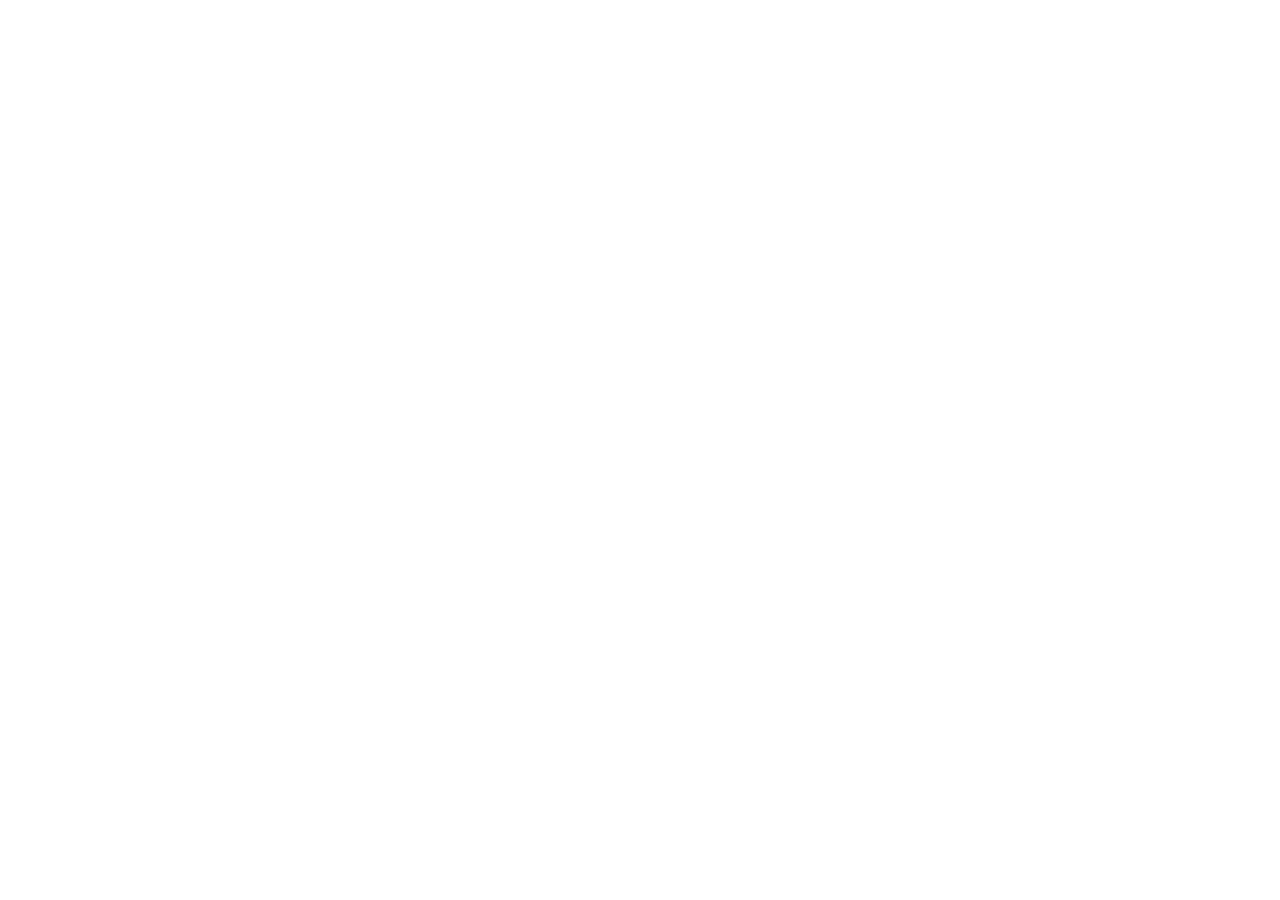
==== index.html @ af75d5c1 "Init : création du dépôt, arborescence des fichiers et structure HTML de base" ====
<!DOCTYPE html>
<html lang="en">
<head>
    <meta charset="UTF-8">
    <meta name="viewport" content="width=device-width, initial-scale=1.0">
    <title>AfriTalent - Plateforme Freelance Tech en Afrique</title>

    
    <link href="https://cdn.jsdelivr.net/npm/bootstrap@5.3.8/dist/css/bootstrap.min.css" rel="stylesheet" integrity="sha384-sRIl4kxILFvY47J16cr9ZwB07vP4J8+LH7qKQnuqkuIAvNWLzeN8tE5YBujZqJLB" crossorigin="anonymous">
    
    
    <link rel="stylesheet" type="text/css" href="css/style.css">
</head>

<body>


    <script src="js/main.js"></script>
    <script src="https://cdn.jsdelivr.net/npm/bootstrap@5.3.8/dist/js/bootstrap.bundle.min.js" integrity="sha384-FKyoEForCGlyvwx9Hj09JcYn3nv7wiPVlz7YYwJrWVcXK/BmnVDxM+D2scQbITxI" crossorigin="anonymous"></script>
</body>
</html>
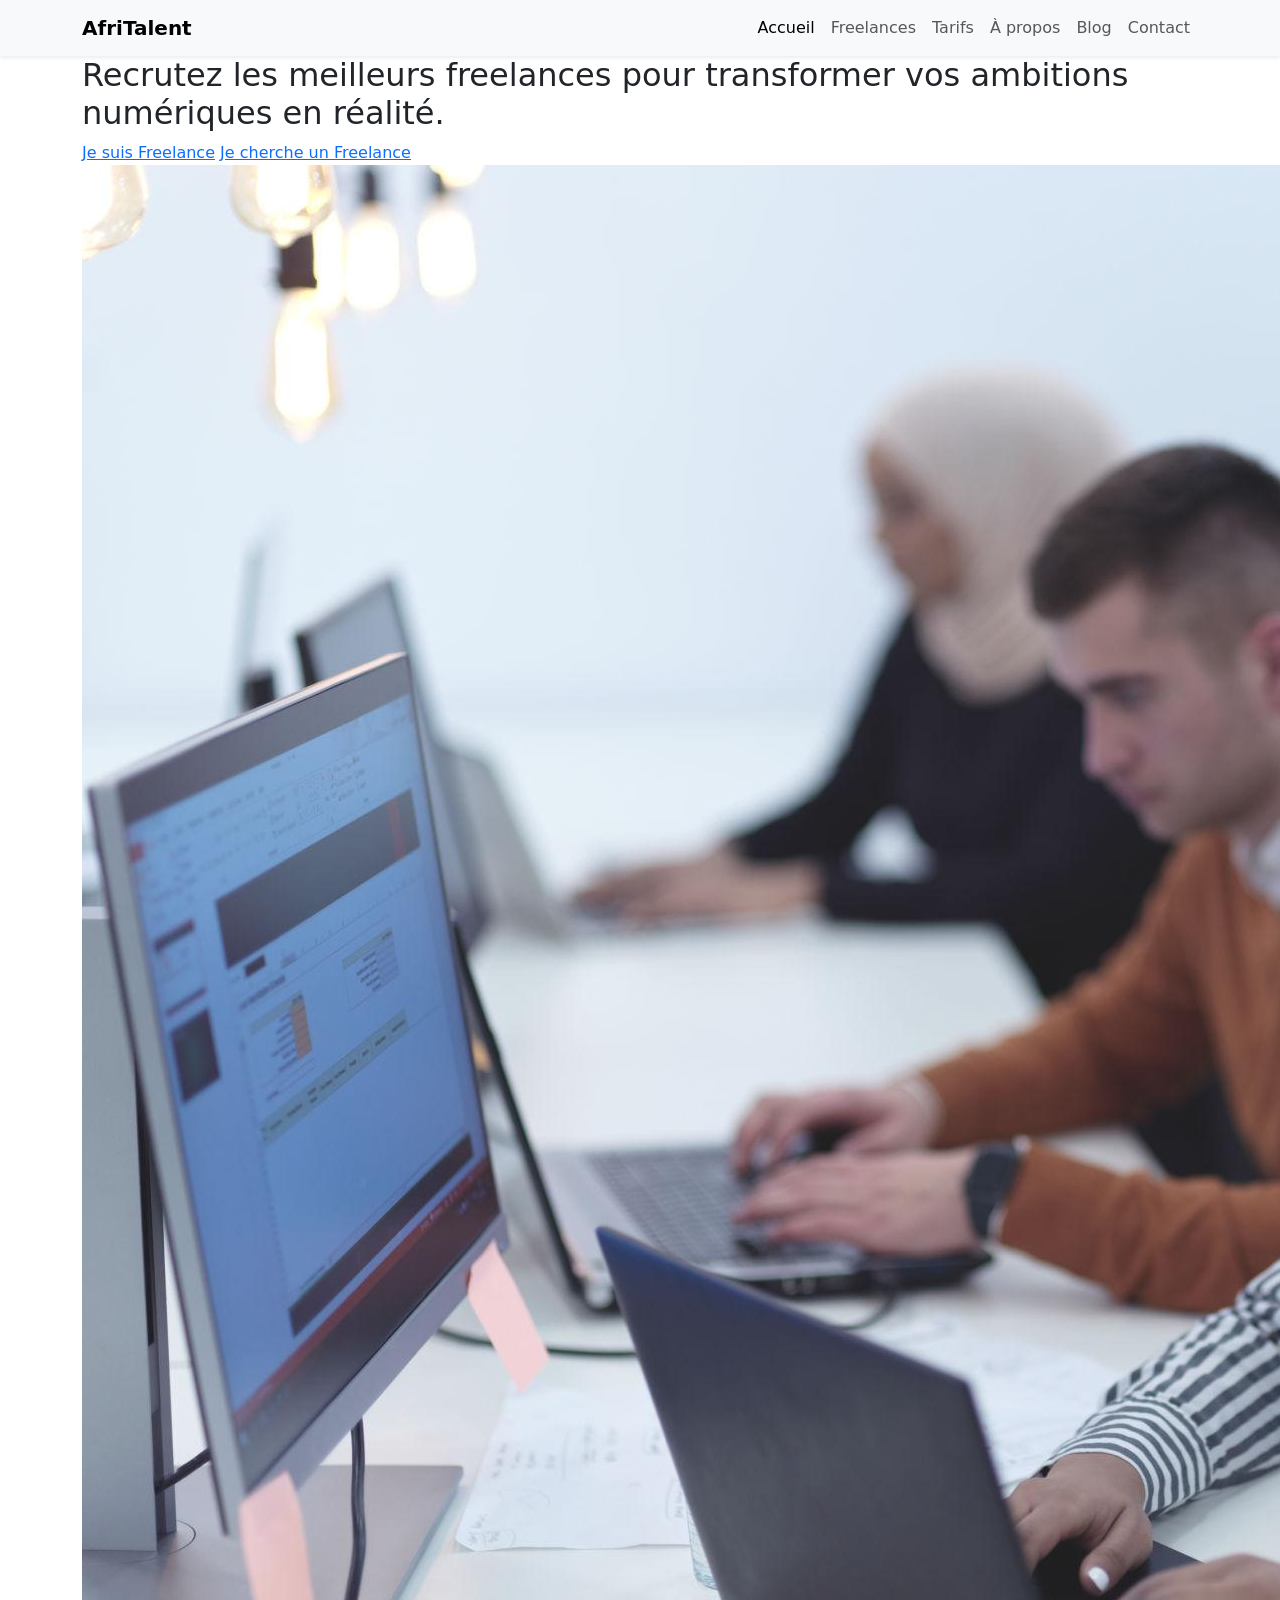
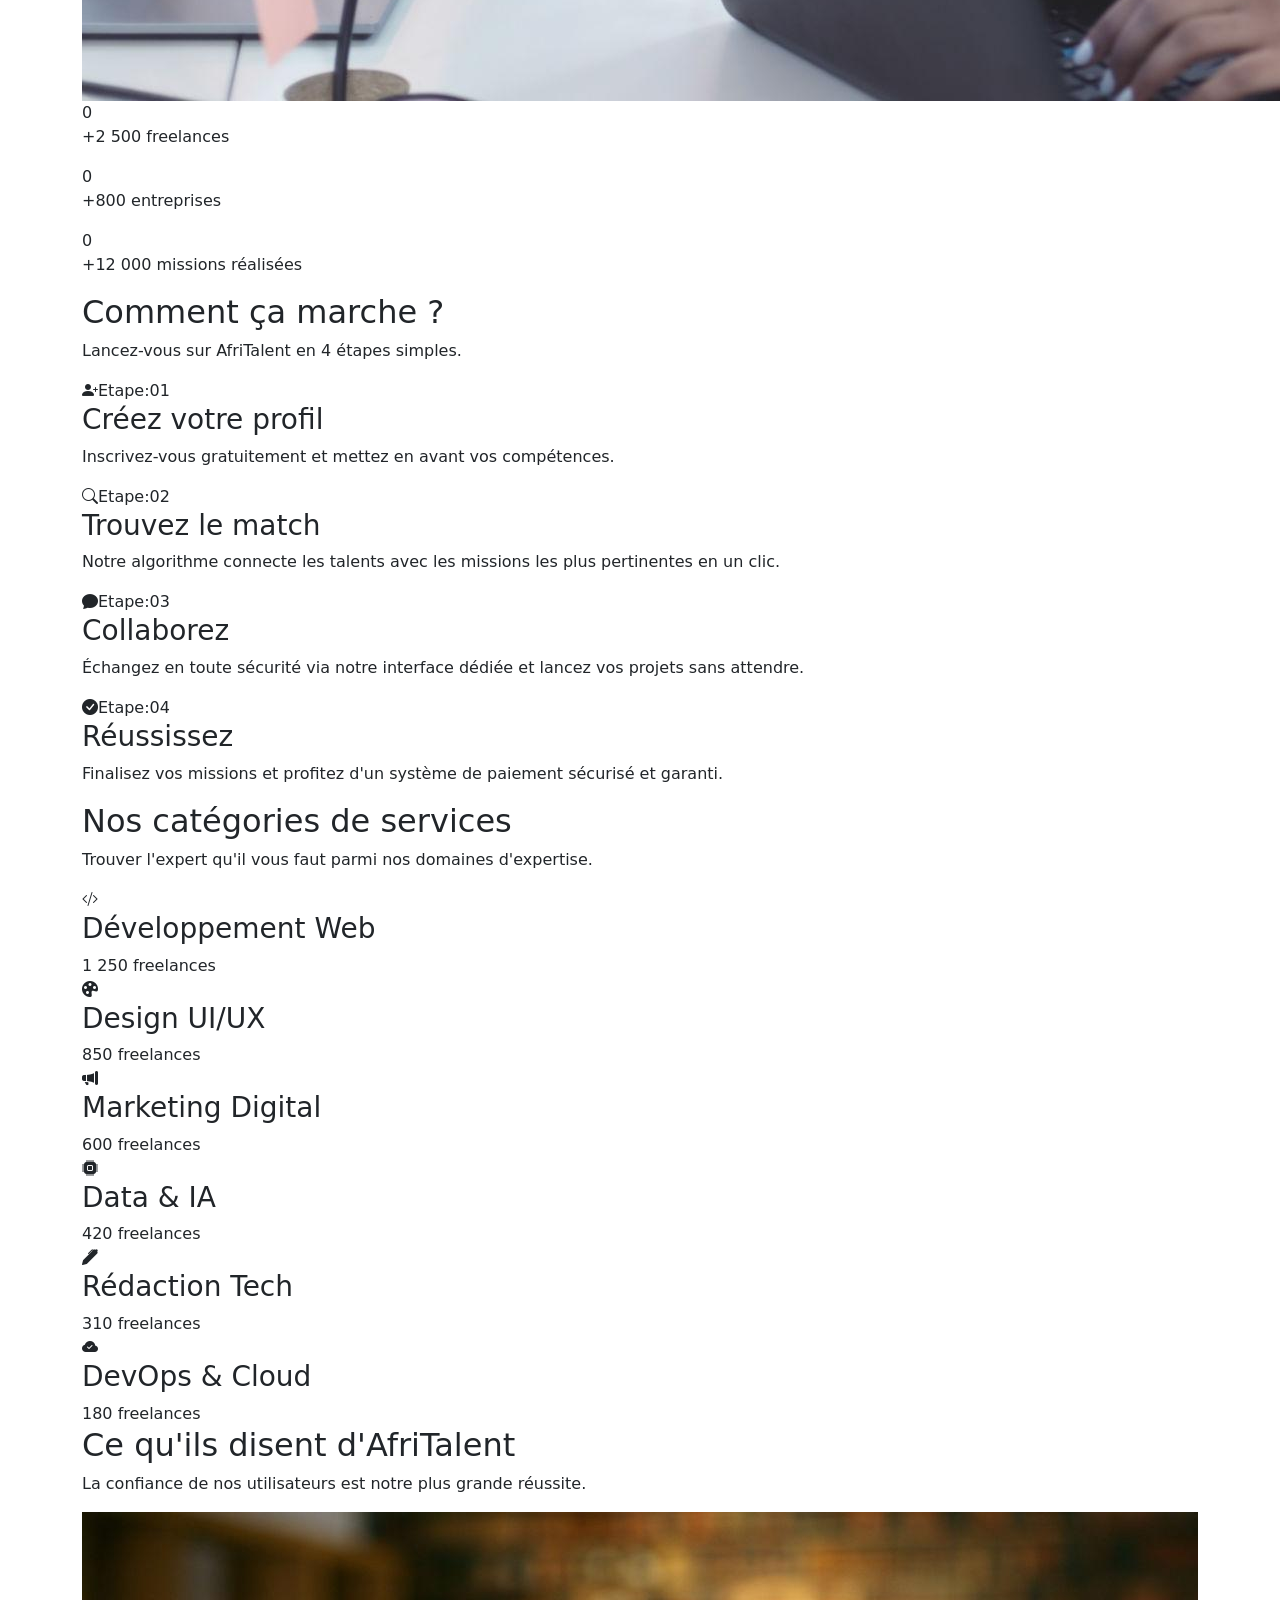
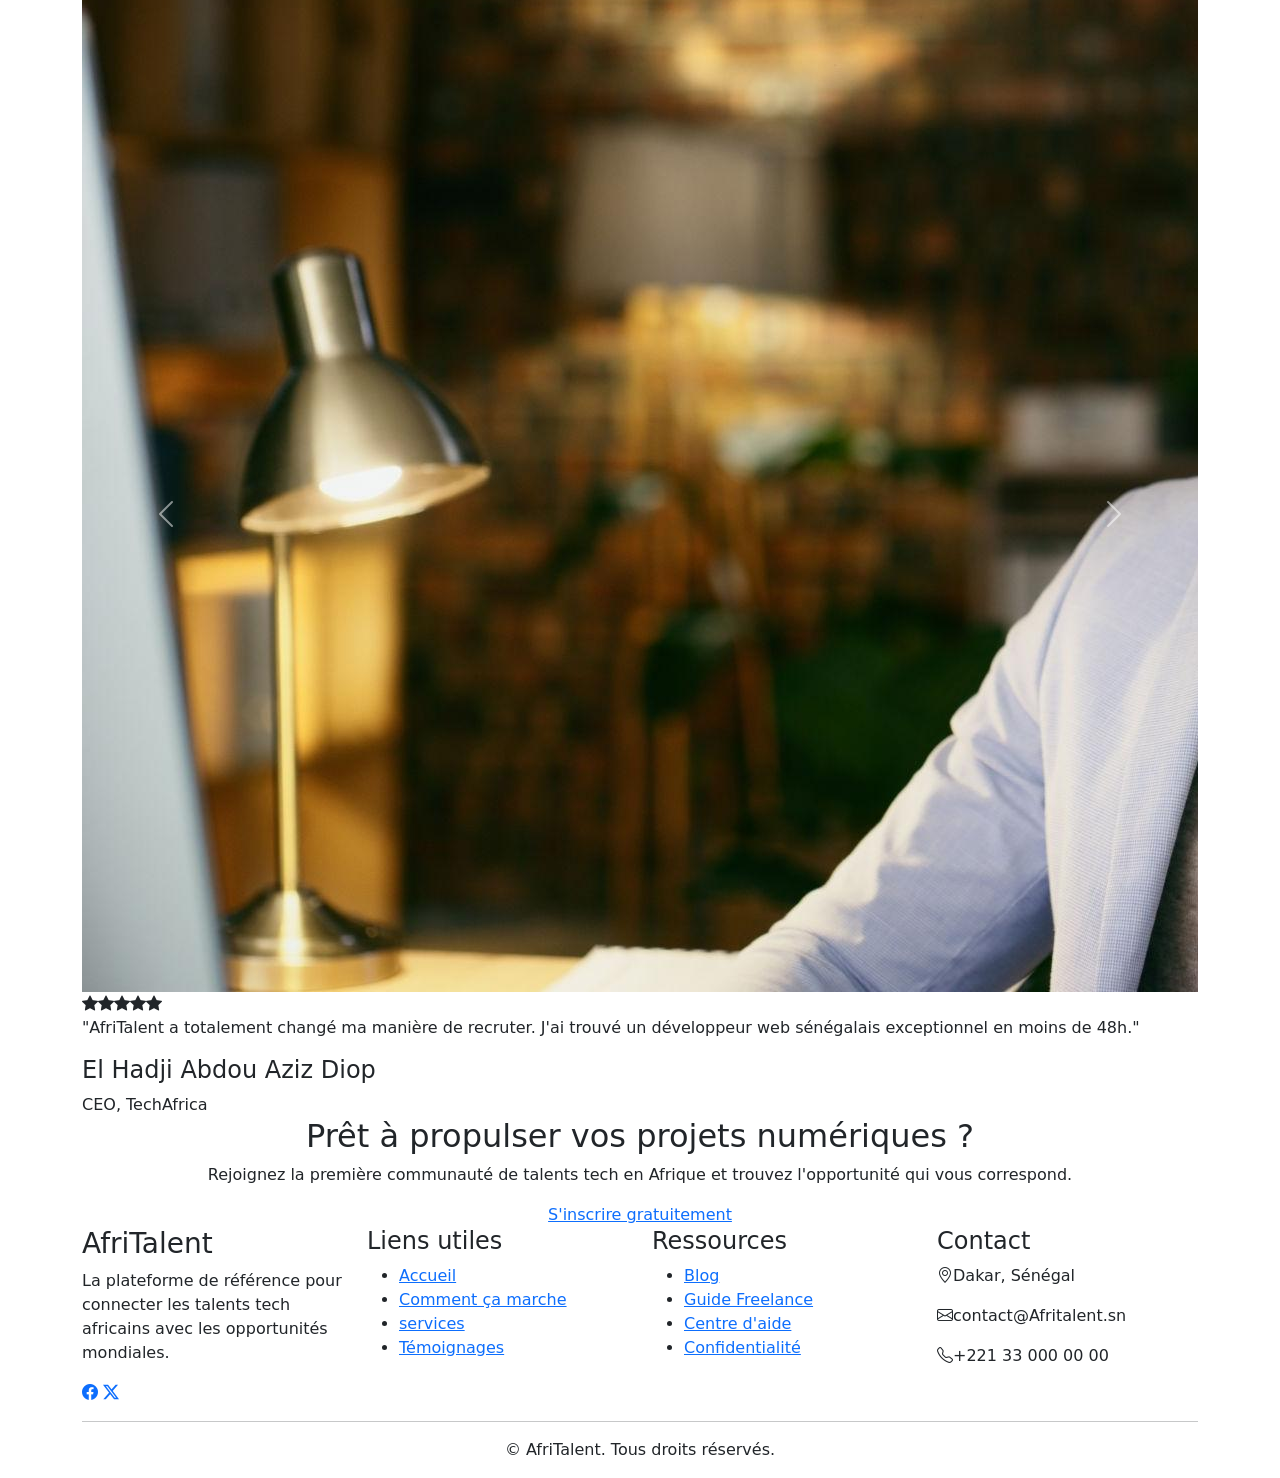
==== commit c970300d: "Commit 2: Structure HTML complete et images" ====
--- a/index.html
+++ b/index.html
@@ -1,10 +1,11 @@
 <!DOCTYPE html>
-<html lang="en">
+<html lang="fr">
 <head>
     <meta charset="UTF-8">
     <meta name="viewport" content="width=device-width, initial-scale=1.0">
     <title>AfriTalent - Plateforme Freelance Tech en Afrique</title>
 
+    <link rel="stylesheet" href="https://cdn.jsdelivr.net/npm/bootstrap-icons@1.11.0/font/bootstrap-icons.css">
     
     <link href="https://cdn.jsdelivr.net/npm/bootstrap@5.3.8/dist/css/bootstrap.min.css" rel="stylesheet" integrity="sha384-sRIl4kxILFvY47J16cr9ZwB07vP4J8+LH7qKQnuqkuIAvNWLzeN8tE5YBujZqJLB" crossorigin="anonymous">
     
@@ -13,6 +14,278 @@
 </head>
 
 <body>
+    <header>
+        <nav class="navbar navbar-expand-lg bg-body-tertiary fixed-top shadow-sm">
+            <div class="container">
+                <a class="navbar-brand fw-bold" href="index.html">AfriTalent</a>
+                <button class="navbar-toggler" type="button" data-bs-toggle="collapse" data-bs-target="#navbar" aria-controls="navbar" aria-expanded="false" aria-label="Toggle navigation">
+                    <span class="navbar-toggler-icon"></span>
+                </button>
+                <div class="collapse navbar-collapse" id="navbar">
+                    <ul class="navbar-nav ms-auto mb-2 mb-lg-0">
+                       <li class="nav-item"><a class="nav-link active" aria-current="page" href="index.html">Accueil</a></li>
+                       <li class="nav-item"><a class="nav-link" href="freelances.html">Freelances</a></li>
+                       <li class="nav-item"><a class="nav-link" href="tarifs.html">Tarifs</a></li>
+                       <li class="nav-item"><a class="nav-link" href="about.html">À propos</a></li>
+                       <li class="nav-item"><a class="nav-link" href="blog.html">Blog</a></li>
+                       <li class="nav-item"><a class="nav-link" href="contact.html">Contact</a></li>
+                
+
+                    </ul>
+                </div>
+            </div>
+
+        </nav>
+    </header>
+    <main>
+        <section class="hero-section">
+            <div class="container">
+                <div class="hero-layout">
+                    <div class="hero-content">
+                        <h1>Propulsez vos projets avec <span>AfriTalent</span></h1>
+                        <h2>Recrutez les meilleurs freelances pour transformer vos ambitions numériques en réalité.</h2>
+                        <div class="hero-cta">
+                            <a href="contact.html" class="freelance-cta"> Je suis Freelance</a>
+                            <a href="freelances.html" class="client-cta">Je cherche un Freelance</a>
+                        </div>
+                    </div>
+                    <div class="hero-image">
+                        <img src="images/hero.jpg" alt="image illustrant">
+                    </div>
+                    
+                </div>
+                <div class="stat-hero">
+                        
+                        <div class="stat-item">
+                            <span class="counter" data-target="2500">0</span>
+                            <p>+2 500 freelances</p>
+                        </div>
+                        <div class="stat-item">
+                            <span class="counter" data-target="800">0</span>
+                            <p>+800 entreprises</p>
+                        </div>
+                        <div class="stat-item">
+                            <span class="counter" data-target="12000">0</span>
+                            <p>+12 000 missions réalisées</p>
+                        </div>
+                    </div>
+            </div>
+        </section>
+        <section id="function" class="function-section">
+            <div class="container">
+                <header class="header-section">
+                    <h2>Comment ça marche ?</h2>
+                    <p>Lancez-vous sur AfriTalent en 4 étapes simples.</p>
+                </header>
+                <div class="bento-grid">
+                    <div class="etape1">
+                        <i class="bi bi-person-plus-fill"></i><span class="etape numero">Etape:01</span>
+                        <h3>Créez votre profil</h3>
+                        <p>Inscrivez-vous gratuitement et mettez en avant vos compétences.</p>
+                    </div>
+                    <div class="etape2">
+                        <i class="bi bi-search"></i><span class="etape numero">Etape:02</span>
+                        <h3>Trouvez le match</h3>
+                        <p>Notre algorithme connecte les talents avec les missions les plus pertinentes en un clic.</p>
+                    </div>
+                    <div class="etape3">
+                        <i class="bi bi-chat-fill"></i><span class="etape numero">Etape:03</span>
+                        <h3>Collaborez</h3>
+                        <p>Échangez en toute sécurité via notre interface dédiée et lancez vos projets sans attendre.</p>
+                    </div>
+                    <div class="etape4">
+                        <i class="bi bi-check-circle-fill"></i><span class="etape numero">Etape:04</span>
+                        <h3>Réussissez</h3>
+                        <p>Finalisez vos missions et profitez d'un système de paiement sécurisé et garanti.</p>
+                    </div>
+                </div>
+            </div>
+
+        </section>
+        <section id="services" class="services-section">
+            <div class="container">
+                <header class="header-section">
+                    <h2>Nos catégories de services</h2>
+                    <p>Trouver l'expert qu'il vous faut parmi nos domaines d'expertise.</p>
+                </header>
+                <div class="services-grid">
+                    <div class="category-card">
+                        <div class="icon-box">
+                            <i class="bi bi-code-slash"></i>
+                        </div>
+                        <h3>Développement Web</h3>
+                        <span class="freelance-count">1 250 freelances</span>
+                    </div>
+                    <div class="category-card">
+                        <div class="icon-box">
+                            <i class="bi bi-palette-fill"></i>
+                        </div>
+                        <h3>Design UI/UX</h3>
+                        <span class="freelance-count">850 freelances</span>
+                    </div>
+                    <div class="category-card">
+                        <div class="icon-box">
+                            <i class="bi bi-megaphone-fill"></i>
+                        </div>
+                        <h3>Marketing Digital</h3>
+                        <span class="freelance-count">600 freelances</span>
+                    </div>
+                    <div class="category-card">
+                        <div class="icon-box">
+                            <i class="bi bi-cpu-fill"></i>
+                        </div>
+                        <h3>Data & IA</h3>
+                        <span class="freelance-count">420 freelances</span>
+                    </div>
+                    <div class="category-card">
+                        <div class="icon-box">
+                            <i class="bi bi-pen-fill"></i>
+                        </div>
+                        <h3>Rédaction Tech</h3>
+                        <span class="freelance-count">310 freelances</span>
+                    </div>
+                    <div class="category-card">
+                        <div class="icon-box">
+                            <i class="bi bi-cloud-check-fill"></i>
+                        </div>
+                        <h3>DevOps & Cloud</h3>
+                        <span class="freelance-count">180 freelances</span>
+                    </div>
+                </div>
+            </div>
+
+        </section>
+        <section id="testimonials" class="testimonials-section">
+            <div class="container">
+                <header>
+                    <h2>Ce qu'ils disent d'AfriTalent</h2>
+                    <p>La confiance de nos utilisateurs est notre plus grande réussite.</p>
+                </header>
+
+                <div id="testimonialCarousel" class="carousel slide" data-bs-ride="carousel">
+
+                    <div class="carousel-indicators">
+                        <button type="button" data-bs-target="#testimonialCarousel" data-bs-slide-to="0" class="active"></button>
+                        <button type="button" data-bs-target="#testimonialCarousel" data-bs-slide-to="1"></button>
+                        <button type="button" data-bs-target="#testimonialCarousel" data-bs-slide-to="2"></button>
+                    </div>
+
+                    <div class="carousel-inner">
+                        <div class="carousel-item active">
+                            <div class="testimonial-card">
+                                <img src="images/Azizdiop.jpg" alt="Client 1" class="testimonial-img">
+                                <div class="stars">
+                                    <i class="bi bi-star-fill"></i><i class="bi bi-star-fill"></i><i class="bi bi-star-fill"></i><i class="bi bi-star-fill"></i><i class="bi bi-star-fill"></i>
+                                </div>
+                                <blockquote class="testimonial-text">
+                                    "AfriTalent a totalement changé ma manière de recruter. J'ai trouvé un développeur web sénégalais exceptionnel en moins de 48h."
+                                </blockquote>
+                                <h4 class="testimonial-name">El Hadji Abdou Aziz Diop</h4>
+                                <span class="testimonial-role">CEO, TechAfrica</span>
+                            </div>
+                        </div>
+
+                        <div class="carousel-item">
+                            <div class="testimonial-card">
+                                <img src="images/Amymbaye.jpg" alt="Freelance 1" class="testimonial-img">
+                                <div class="stars">
+                                    <i class="bi bi-star-fill"></i><i class="bi bi-star-fill"></i><i class="bi bi-star-fill"></i><i class="bi bi-star-fill"></i><i class="bi bi-star-half"></i>
+                                </div>
+                                <blockquote class="testimonial-text">
+                                    "En tant que designer UI/UX, j'ai pu collaborer sur des projets internationaux tout en restant à Dakar. Une plateforme sécurisée et fiable."
+                                </blockquote>
+                                <h4 class="testimonial-name">Amy Mbaye</h4>
+                                <span class="testimonial-role">Freelance designer</span>
+                            </div>
+                        </div>
+                        <div class="carousel-item">
+                            <div class="testimonial-card">
+                                <img src="images/SToure.jpg" alt="Client 2" class="testimonial-img">
+                                <div class="stars">
+                                    <i class="bi bi-star-fill"></i><i class="bi bi-star-fill"></i><i class="bi bi-star-fill"></i><i class="bi bi-star-fill"></i><i class="bi bi-star-fill"></i>
+                                </div>
+                                <blockquote class="testimonial-text">
+                                    "Le système de paiement sécurisé me rassure énormément. Je recommande AfriTalent pour tout projet numérique sérieux."
+                                </blockquote>
+                                <h4 class="testimonial-name">Souleymane Toure</h4>
+                                <span class="testimonial-role">Directeur Produit</span>
+                            </div>
+                        </div>
+                    </div>
+
+                    <button class="carousel-control-prev" type="button" data-bs-target="#testimonialCarousel" data-bs-slide="prev">
+                        <span class="carousel-control-prev-icon"></span>
+                    </button>
+
+                    <button class="carousel-control-next" type="button" data-bs-target="#testimonialCarousel" data-bs-slide="next">
+                        <span class="carousel-control-next-icon"></span>
+                    </button>
+                
+                </div>
+            </div>
+        </section>
+
+        <section id="cta" class="cta-section">
+            <div class="container text-center">
+                <div class="cta-content">
+                    <h2>Prêt à propulser vos projets numériques ?</h2>
+                    <p>Rejoignez la première communauté de talents tech en Afrique et trouvez l'opportunité qui vous correspond.</p>
+
+                    <div class="cta-button">
+                        <a href="#inscription" class="btn-cta">S'inscrire gratuitement</a>
+                    </div>
+                </div>
+            </div>
+        </section>
+
+        <footer class="footer-section">
+            <div class="container">
+                <div class="row">
+                    <div class="col-md-3">
+                        <div class="footer-brand">
+                            <h3>AfriTalent</h3>
+                            <p>La plateforme de référence pour connecter les talents tech africains avec les opportunités mondiales.</p>
+                        </div>
+                        <div class="social-icons">
+                            <a href="#"><i class="bi bi-facebook"></i></a>
+                            <a href="#"><i class="bi bi-twitter-x"></i></a>
+                            <a href="#"><i class="bi bi-Linkedin"></i></a>
+                        </div>
+                    </div>
+                    <div class="col-md-3">
+                        <h4>Liens utiles</h4>
+                        <ul class="footer-links">
+                            <li><a href="#">Accueil</a></li>
+                            <li><a href="#Function">Comment ça marche</a></li>
+                            <li><a href="#Services">services</a></li>
+                            <li><a href="#temoignages">Témoignages</a></li>
+                        </ul>
+                    </div>
+                    <div class="col-md-3">
+                        <h4>Ressources</h4>
+                        <ul class="footer-links">
+                            <li><a href="#">Blog</a></li>
+                            <li><a href="#">Guide Freelance</a></li>
+                            <li><a href="#">Centre d'aide</a></li>
+                            <li><a href="#">Confidentialité</a></li>
+                        </ul>
+                    </div>
+                    <div class="col-md-3">
+                        <h4>Contact</h4>
+                        <p><i class="bi bi-geo-alt"></i>Dakar, Sénégal</p>
+                        <p><i class="bi bi-envelope"></i>contact@Afritalent.sn</p>
+                        <p><i class="bi bi-telephone"></i>+221 33 000 00 00</p>
+                    </div>
+
+                </div>
+                <hr> <div class="footer-bottom text-center">
+                    <p>&copy; <span id="currentYear"></span> AfriTalent. Tous droits réservés.</p>
+                </div>
+            </div>
+        </footer>
+        
+    </main>
+
 
 
     <script src="js/main.js"></script>
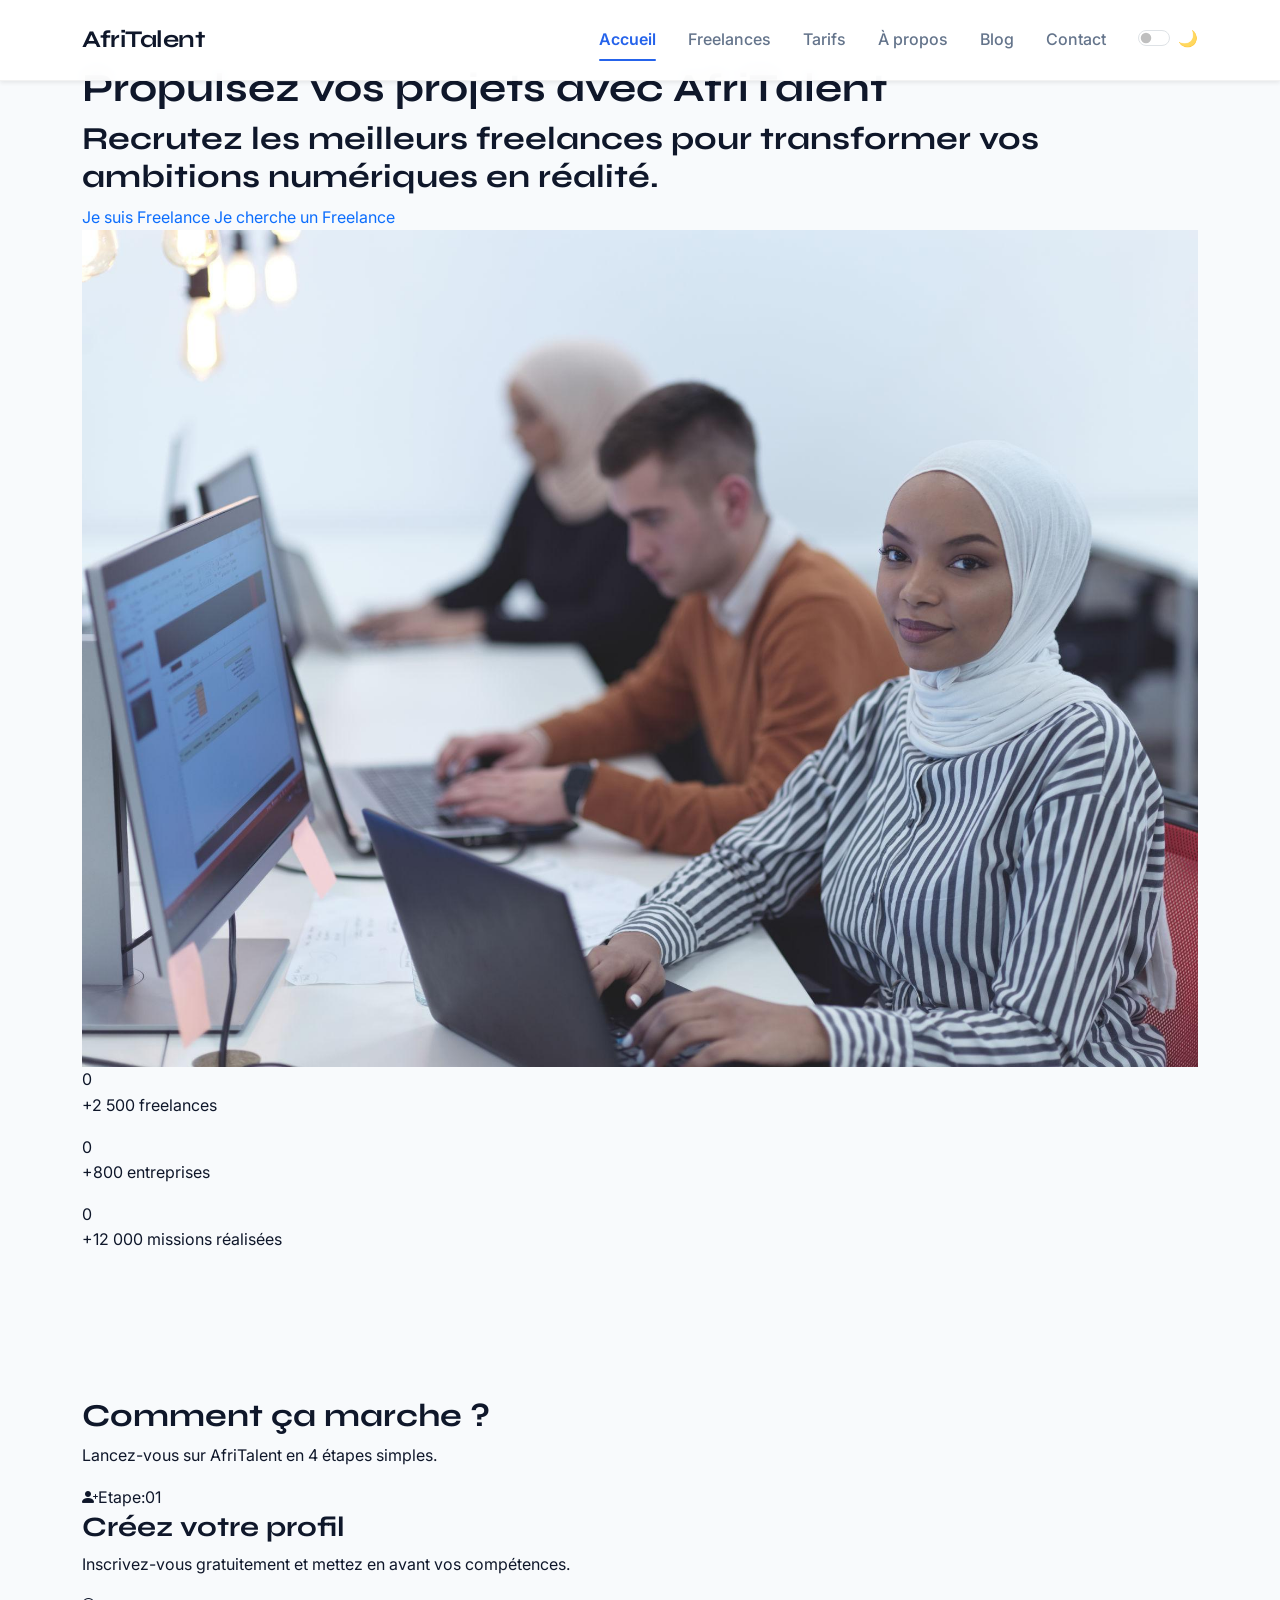
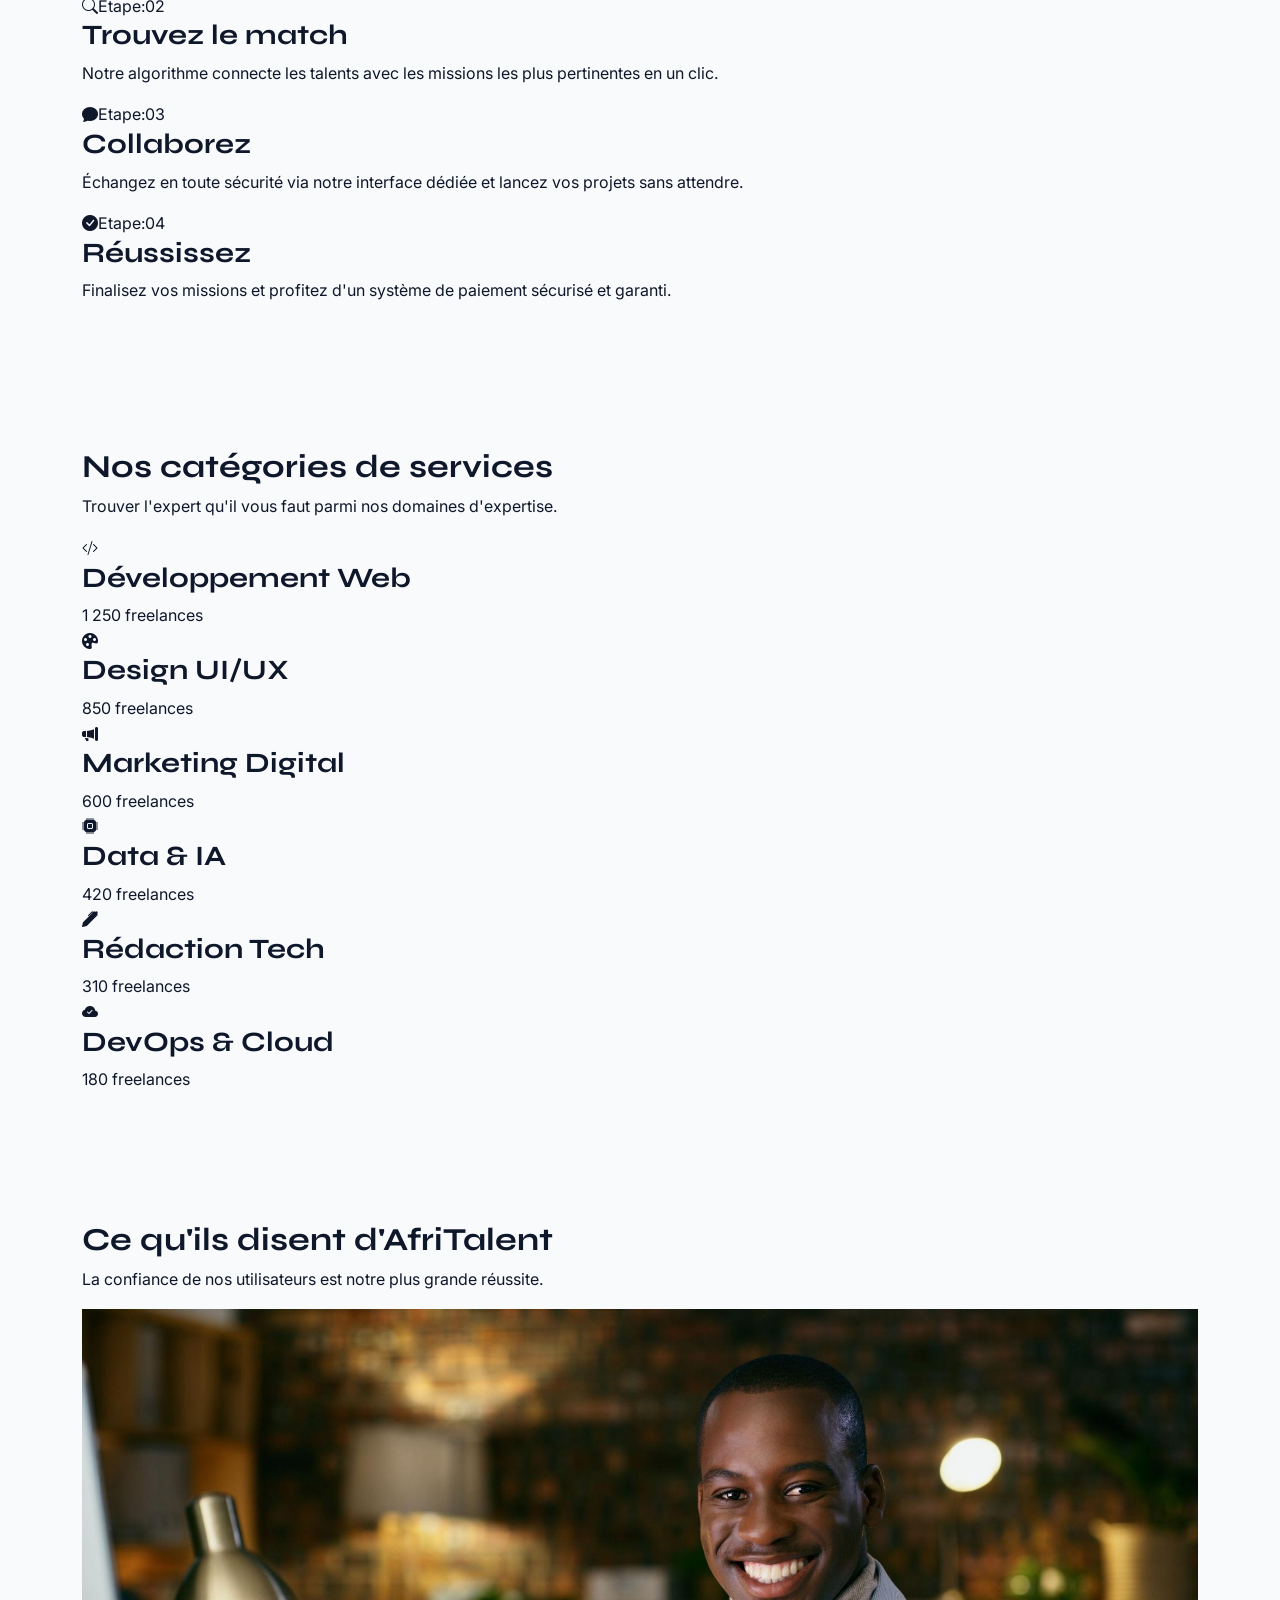
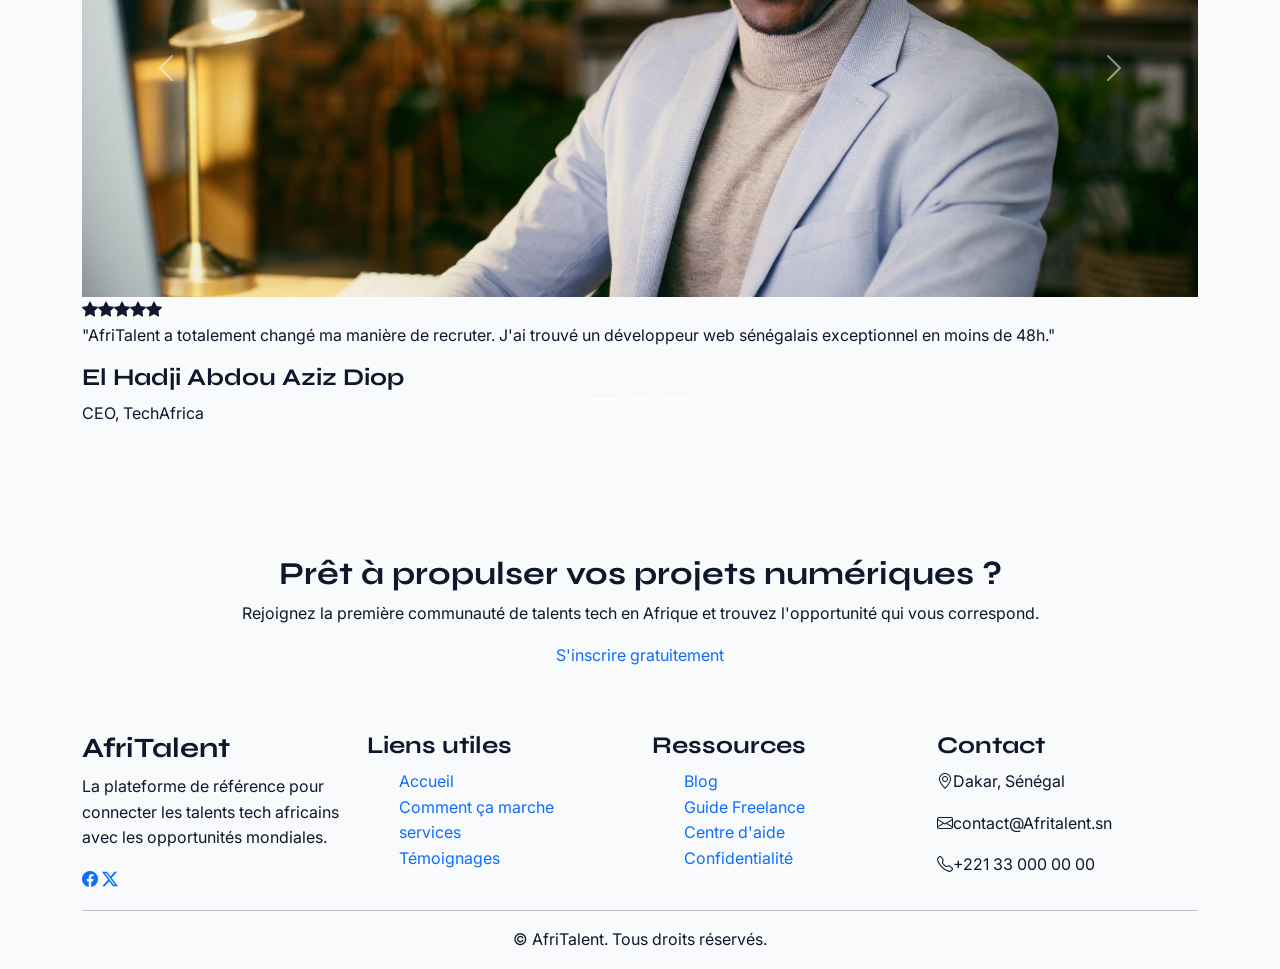
==== commit 69a5254f: "Commit 3:  CSS : variables, typographie, layout général et styles de base" ====
--- a/index.html
+++ b/index.html
@@ -32,6 +32,10 @@
                 
 
                     </ul>
+                    <div class="form-check form-switch ms-3">
+                        <input class="form-check-input" type="checkbox" id="theme-toggle">
+                        <label class="form-check-label text-muted" for="theme-toggle">🌙</label>
+                    </div>
                 </div>
             </div>
 
@@ -42,7 +46,7 @@
             <div class="container">
                 <div class="hero-layout">
                     <div class="hero-content">
-                        <h1>Propulsez vos projets avec <span>AfriTalent</span></h1>
+                        <h1>Propulsez vos projets avec AfriTalent</h1>
                         <h2>Recrutez les meilleurs freelances pour transformer vos ambitions numériques en réalité.</h2>
                         <div class="hero-cta">
                             <a href="contact.html" class="freelance-cta"> Je suis Freelance</a>
--- a/css/style.css
+++ b/css/style.css
@@ -0,0 +1,114 @@
+/* ==========================================================================
+   1. IMPORTATIONS & VARIABLES GLOBAL (Google Fonts & :root)
+   ========================================================================== */
+@import url('https://fonts.googleapis.com/css2?family=Inter:wght@400;500;600&family=Syne:wght@700;800&display=swap');
+
+:root {
+    /* Palette de couleurs (Cohérente & orientée Tech/Sécurité) */
+    --color-primary: #2563eb;       /* Bleu Tech principal */
+    --color-primary-dark: #1d4ed8;  /* Bleu foncé pour les survols (hover) */
+    --color-secondary: #0f172a;    /* Bleu nuit / Noir pour les titres et le mode sombre */
+    --color-accent: #dc2626;       /* Rouge Alerte/Sécurité (parfait pour tes clins d'œil !) */
+    --color-bg-light: #f8fafc;     /* Fond de page ultra-clair */
+    --color-muted: #64748b;        /* Gris pour les textes secondaires / descriptions */
+
+    /* Typographies (Exigence des 2 Google Fonts) */
+    --font-titles: 'Syne', sans-serif;
+    --font-body: 'Inter', sans-serif;
+
+    /* Espacements standardisés */
+    --space-xs: 0.5rem;   /* 8px */
+    --space-sm: 1rem;     /* 16px */
+    --space-md: 2rem;     /* 32px */
+    --space-lg: 4rem;     /* 64px */
+    
+    /* Transitions fluides pour les boutons et liens */
+    --transition-smooth: all 0.3s ease;
+}
+/* ==========================================================================
+   2. RESET CSS & STYLES DE BASE
+   ========================================================================== */
+*, *::before, *::after {
+    box-sizing: border-box;
+    margin: 0;
+    padding: 0;
+}
+
+body {
+    font-family: var(--font-body);
+    background-color: var(--color-bg-light);
+    color: var(--color-secondary);
+    line-height: 1.6;
+    overflow-x: hidden;   
+}
+img {
+        max-width: 100%;
+        display: block;
+    }
+    ul {
+        list-style: none;
+    }
+    section {
+        padding: var(--space-lg) 0;
+    }
+/* Application de la police des titres globalement */
+h1, h2, h3, h4, h5, h6, .display-4, .navbar-brand {
+    font-family: var(--font-titles);
+    color: var(--color-secondary);
+    font-weight: 700;
+}
+
+a {
+    text-decoration: none;
+    transition: var(--transition-smooth);
+}
+
+/* ==========================================================================
+   3. LAYOUT GÉNÉRAL : NAVBAR STYLISÉE
+   ========================================================================== */
+.navbar {
+    background-color: rgba(255, 255, 255, 0.95) !important;
+    backdrop-filter: blur(10px); /* Petit effet de flou moderne derrière la barre */
+    border-bottom: 1px solid rgba(0, 0, 0, 0.05);
+    padding: var(--space-sm) 0;
+}
+
+/* Le logo "AfriTalent" */
+.navbar-brand {
+    font-size: 1.5rem;
+    letter-spacing: -0.5px;
+    color: var(--color-secondary) !important;
+}
+
+/* Les liens du menu de navigation */
+.navbar-nav .nav-link {
+    font-family: var(--font-body);
+    font-weight: 500;
+    color: var(--color-muted) !important;
+    padding: var(--space-xs) var(--space-sm) !important;
+    position: relative;
+}
+
+/* Effet au survol (Hover) sur les liens */
+.navbar-nav .nav-link:hover {
+    color: var(--color-primary) !important;
+}
+
+/* Le lien de la page actuelle (Active) */
+.navbar-nav .nav-link.active {
+    color: var(--color-primary) !important;
+    font-weight: 600;
+}
+
+/*Une petite ligne animée sous le lien actif */
+.navbar-nav .nav-link.active::after {
+    content: '';
+    position: absolute;
+    bottom: 0;
+    left: var(--space-sm);
+    right: var(--space-sm);
+    height: 2px;
+    background-color: var(--color-primary);
+    border-radius: 2px;
+}
+
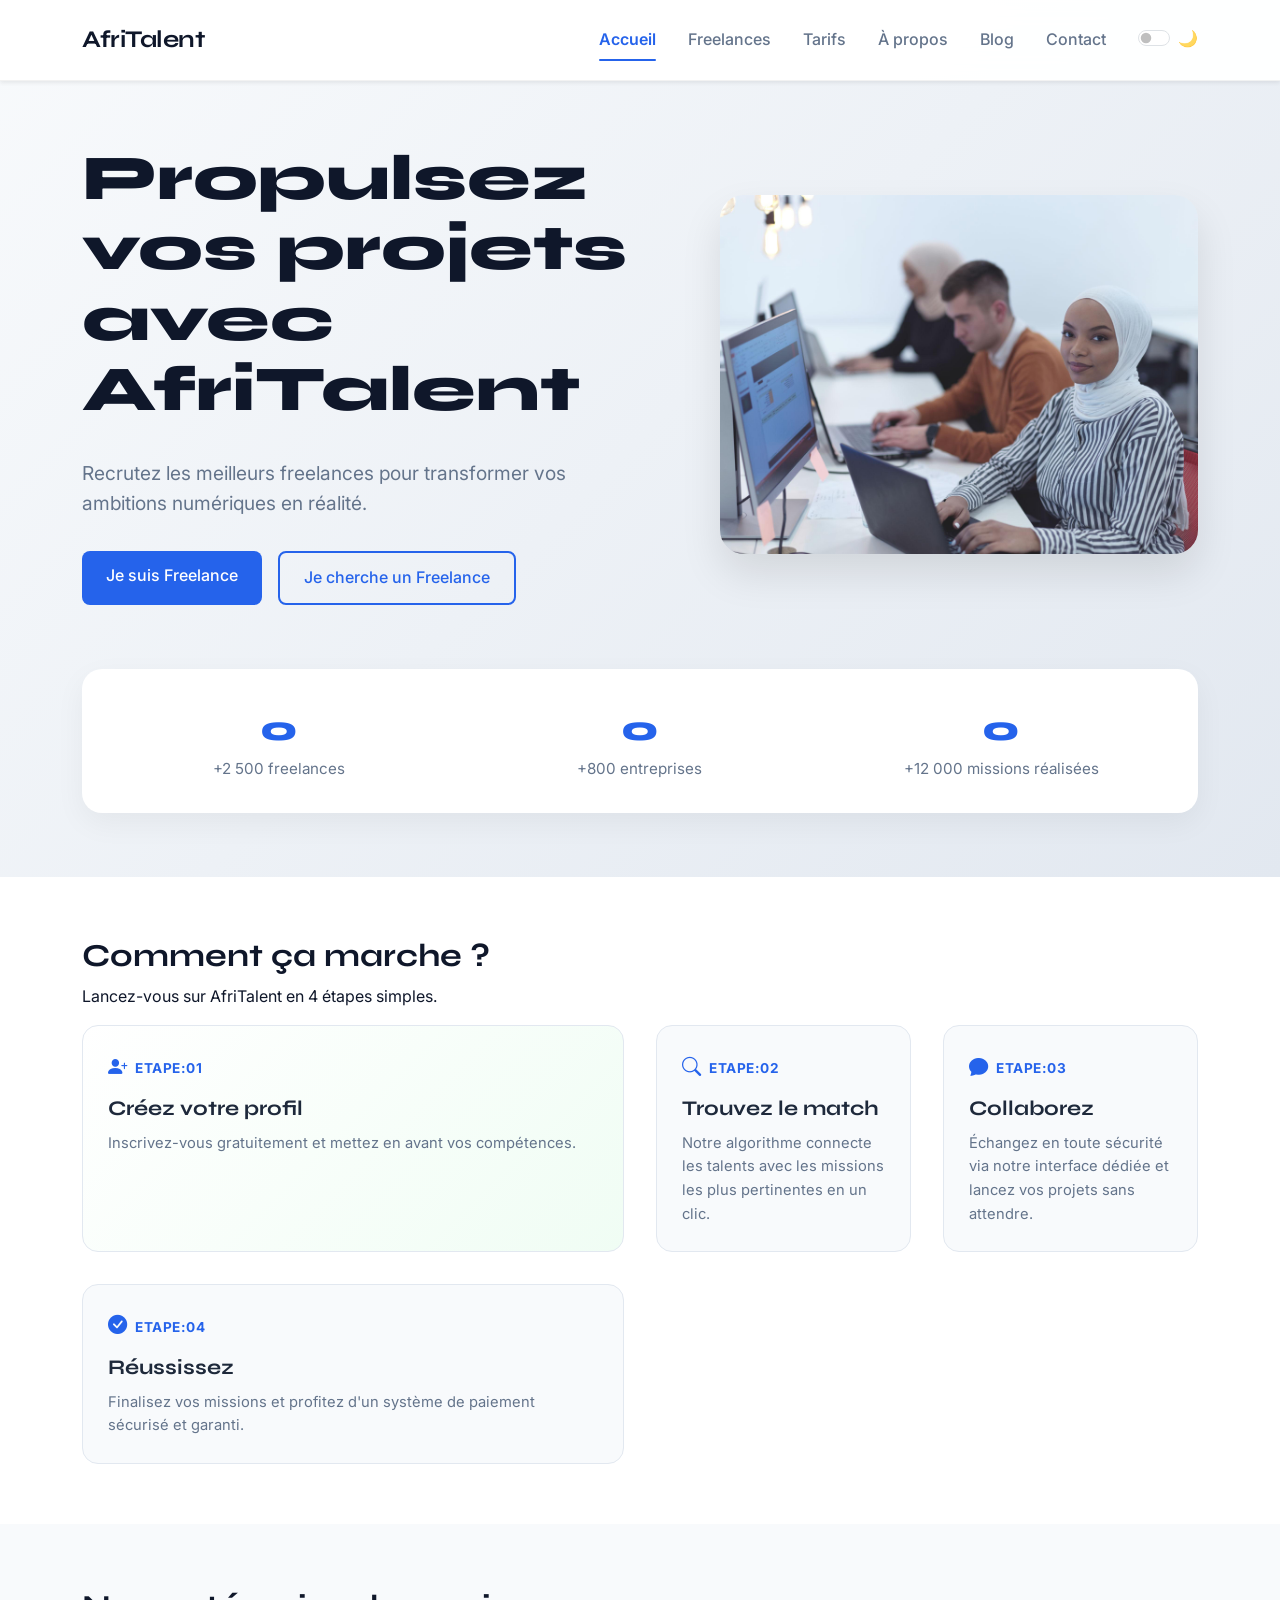
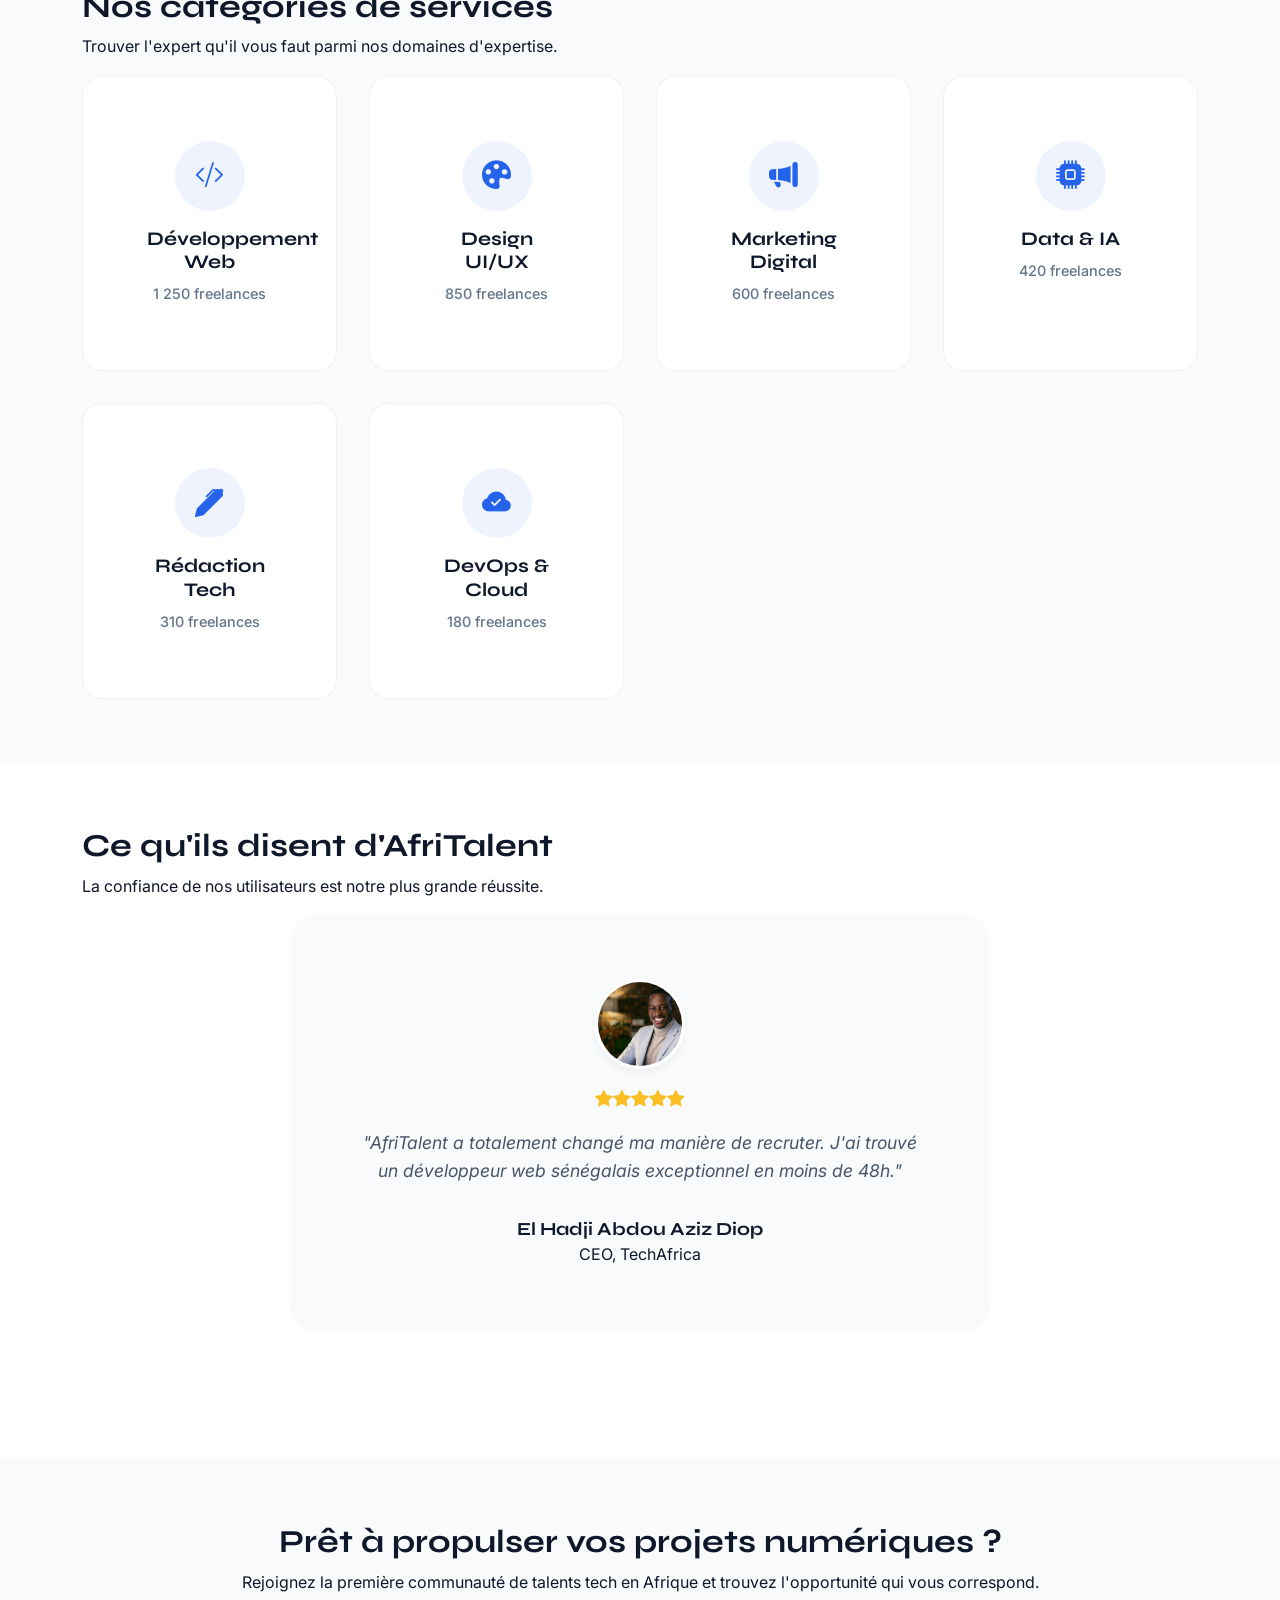
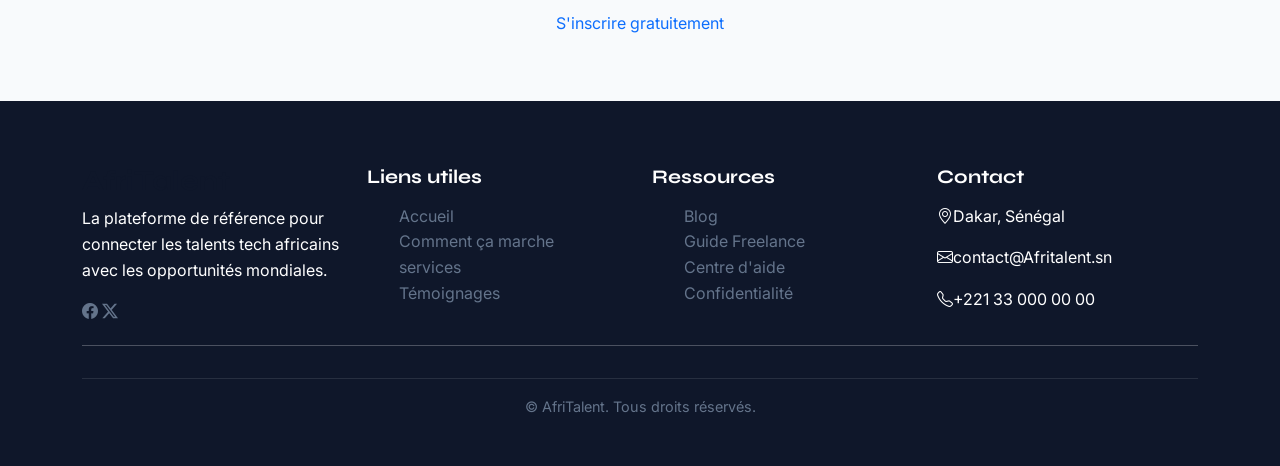
==== commit 56930286: "Commit 6: JS : dark mode avec localStorage, navbar dynamique au scroll" ====
--- a/index.html
+++ b/index.html
@@ -290,7 +290,7 @@
         
     </main>
 
-
+    <button id="backToTop">↑</button>
 
     <script src="js/main.js"></script>
     <script src="https://cdn.jsdelivr.net/npm/bootstrap@5.3.8/dist/js/bootstrap.bundle.min.js" integrity="sha384-FKyoEForCGlyvwx9Hj09JcYn3nv7wiPVlz7YYwJrWVcXK/BmnVDxM+D2scQbITxI" crossorigin="anonymous"></script>
--- a/css/style.css
+++ b/css/style.css
@@ -111,4 +111,1370 @@
     background-color: var(--color-primary);
     border-radius: 2px;
 }
-
+/*==============================================================================================
+         COMMIT 4
+================================================================================================*/   
+/* ==========================================================================
+   4. COMPOSANTS SPÉCIFIQUES (Commit 4)
+   Hero • Bento Grid • Services • Témoignages • Cards • Buttons
+   ========================================================================== */
+
+/* ==========================================================================
+   HERO SECTION
+   ========================================================================== */
+.hero-section {
+    padding-top: 9rem; /* Un peu d'espace pour ne pas coller à la navbar fixe */
+    padding-bottom: 4rem;
+    background: linear-gradient(
+        135deg,
+        #f8fafc 0%,
+        #e2e8f0 100%
+    );
+}
+
+.hero-layout {
+    display: grid;
+    grid-template-columns: 1.2fr 1fr;
+    align-items: center;
+    gap: var(--space-lg);
+}
+
+.hero-content h1 {
+    font-size: clamp(2.5rem, 5vw, 4rem); /* Ajusté pour éviter que ce soit trop géant sur petits écrans */
+    line-height: 1.1;
+    margin-bottom: var(--space-md);
+    font-weight: 800;
+}
+
+/* Si tu utilises un span pour colorer un mot clé */
+.hero-content h1 span {
+    color: var(--color-primary);
+}
+
+.hero-content h2 {
+    font-family: var(--font-body);
+    font-size: 1.2rem;
+    font-weight: 400;
+    color: var(--color-muted);
+    margin-bottom: var(--space-md);
+    max-width: 600px;
+    line-height: 1.6;
+}
+
+.hero-image img {
+    width: 100%;
+    height: auto;
+    border-radius: 24px;
+    box-shadow: 0 20px 40px rgba(0, 0, 0, 0.10);
+    object-fit: cover;
+}
+
+.hero-cta {
+    display: flex;
+    gap: var(--space-sm);
+    margin-top: var(--space-md);
+}
+
+/* Liaison avec tes classes HTML personnalisées pour les boutons du Hero */
+.freelance-cta, .client-cta {
+    display: inline-block;
+    font-family: var(--font-body);
+    font-weight: 500;
+    padding: 0.75rem 1.5rem;
+    border-radius: 8px;
+    text-decoration: none;
+    transition: var(--transition-smooth);
+}
+
+.freelance-cta {
+    background-color: var(--color-primary);
+    color: #ffffff !important;
+}
+
+.freelance-cta:hover {
+    background-color: var(--color-primary-dark);
+    transform: translateY(-2px);
+}
+
+.client-cta {
+    background-color: transparent;
+    color: var(--color-primary) !important;
+    border: 2px solid var(--color-primary);
+}
+
+.client-cta:hover {
+    background-color: var(--color-primary);
+    color: #ffffff !important;
+    transform: translateY(-2px);
+}
+
+/* ==========================================================================
+   STATISTIQUES HERO
+   ========================================================================== */
+.stat-hero {
+    margin-top: var(--space-lg);
+    display: flex;
+    justify-content: space-between;
+    gap: var(--space-md);
+    background: #ffffff;
+    padding: var(--space-md);
+    border-radius: 20px;
+    box-shadow: 0 10px 30px rgba(0,0,0,0.05);
+}
+
+.stat-item {
+    text-align: center;
+    flex: 1;
+}
+
+.counter {
+    font-size: 2.2rem;
+    font-weight: 800;
+    color: var(--color-primary);
+    font-family: var(--font-titles);
+}
+
+.stat-item p {
+    margin-bottom: 0;
+    color: var(--color-muted);
+    font-size: 0.95rem;
+}
+
+/* ==========================================================================
+   BENTO GRID — COMMENT ÇA MARCHE
+   ========================================================================== */
+.bento-grid {
+    display: grid;
+    grid-template-columns: repeat(4, 1fr);
+    gap: var(--space-md);
+}
+
+/* Ciblage précis des cartes du bento */
+.bento-item {
+    background: #ffffff;
+    padding: var(--space-lg);
+    border-radius: 20px;
+    border: 1px solid rgba(0,0,0,0.03);
+    box-shadow: 0 5px 15px rgba(0,0,0,0.02);
+    transition: var(--transition-smooth);
+    position: relative;
+}
+
+.bento-item:hover {
+    transform: translateY(-8px);
+    box-shadow: 0 20px 40px rgba(0,0,0,0.06);
+}
+
+/* Gestion de l'asymétrie Bento */
+.etape1 {
+    grid-column: span 2;
+    background: linear-gradient(135deg, #ffffff 0%, #f0fdf4 100%); /* Petit effet dégradé discret pour la grande carte */
+}
+
+.etape4 {
+    grid-column: span 2;
+}
+
+.bento-item i {
+    font-size: 2rem;
+    color: var(--color-primary);
+    display: block;
+    margin-bottom: var(--space-sm);
+}
+
+.bento-item h3 {
+    font-size: 1.3rem;
+    font-weight: 700;
+    margin-bottom: var(--space-xs);
+}
+
+/* Correction de la classe pour correspondre au HTML (<span class="etape-numero">) */
+.etape-numero {
+    position: absolute;
+    top: var(--space-md);
+    right: var(--space-md);
+    color: var(--color-muted);
+    font-size: 0.85rem;
+    font-weight: 600;
+    opacity: 0.7;
+}
+
+/* ==========================================================================
+   SERVICES / CATEGORIES
+   ========================================================================== */
+.services-grid {
+    display: grid;
+    grid-template-columns: repeat(auto-fit, minmax(250px, 1fr));
+    gap: var(--space-md);
+}
+
+.category-card {
+    background-color: #ffffff;
+    padding: var(--space-lg);
+    border-radius: 20px;
+    text-align: center;
+    border: 1px solid rgba(0,0,0,0.05);
+    transition: var(--transition-smooth);
+}
+
+.category-card:hover {
+    transform: translateY(-10px);
+    box-shadow: 0 20px 40px rgba(37,99,235,0.12);
+    border-color: rgba(37,99,235,0.3);
+}
+
+.icon-box {
+    width: 70px;
+    height: 70px;
+    margin: 0 auto var(--space-sm) auto;
+    border-radius: 50%;
+    background: rgba(37,99,235,0.08);
+    display: flex;
+    justify-content: center;
+    align-items: center;
+    transition: var(--transition-smooth);
+}
+
+.category-card:hover .icon-box {
+    background: var(--color-primary);
+}
+
+.category-card:hover .icon-box i {
+    color: #ffffff;
+}
+
+.icon-box i {
+    font-size: 1.8rem;
+    color: var(--color-primary);
+    transition: var(--transition-smooth);
+}
+
+.category-card h3 {
+    font-size: 1.2rem;
+    font-weight: 700;
+    margin-bottom: var(--space-xs);
+}
+
+.freelance-count {
+    font-size: 0.9rem;
+    color: var(--color-muted);
+    font-weight: 500;
+}
+
+/* ==========================================================================
+   TÉMOIGNAGES / CAROUSEL
+   ========================================================================== */
+.testimonials-section {
+    background-color: #ffffff;
+    padding: var(--space-lg) 0;
+}
+
+.testimonial-card {
+    max-width: 700px;
+    margin: 0 auto var(--space-lg) auto;
+    background-color: #f8fafc; /* Remplacé par une couleur web standard si ta variable n'est pas encore lue */
+    padding: var(--space-lg);
+    border-radius: 24px;
+    text-align: center;
+}
+
+.testimonial-img {
+    width: 90px;
+    height: 90px;
+    object-fit: cover;
+    border-radius: 50%;
+    margin: 0 auto var(--space-sm) auto;
+    border: 3px solid #ffffff;
+    box-shadow: 0 4px 10px rgba(0,0,0,0.05);
+}
+
+.stars {
+    color: #fbbf24;
+    margin-bottom: var(--space-sm);
+    font-size: 1.1rem;
+}
+
+.testimonial-text {
+    font-size: 1.1rem;
+    color: #475569;
+    font-style: italic;
+    line-height: 1.6;
+    margin-bottom: var(--space-md);
+}
+
+.testimonial-name {
+    font-weight: 700;
+    font-size: 1.15rem;
+    margin-bottom: 2px;
+}
+
+/* ==========================================================================
+   CARTES GENERIQUES (Cards) & BOUTONS STANDARD BOOTSTRAP
+   ========================================================================== */
+.card {
+    background-color: #ffffff;
+    border-radius: 12px;
+    overflow: hidden;
+    transition: var(--transition-smooth);
+    border: 1px solid rgba(0,0,0,0.05);
+}
+
+.card:hover {
+    transform: translateY(-5px);
+    box-shadow: 0 10px 20px rgba(15, 23, 42, 0.08) !important;
+}
+
+.btn {
+    font-family: var(--font-body);
+    font-weight: 500;
+    padding: 0.6rem 1.2rem;
+    border-radius: 8px;
+    transition: var(--transition-smooth);
+}
+
+.btn-primary {
+    background-color: var(--color-primary);
+    border-color: var(--color-primary);
+    color: #ffffff;
+}
+
+.btn-primary:hover {
+    background-color: var(--color-primary-dark);
+    border-color: var(--color-primary-dark);
+}      
+
+/*================================================================================================
+    COMMIT 5
+==================================================================================================*/
+/* ==========================================================================
+   5. RESPONSIVE DESIGN — MOBILE & TABLETTE (Commit 5)
+   ========================================================================== */
+
+/* ==========================================================================
+   FOOTER
+   ========================================================================== */
+footer {
+    background-color: var(--color-secondary);
+    color: #ffffff;
+    padding: var(--space-lg) 0 var(--space-md);
+}
+
+footer h4,
+footer h5 {
+    color: #ffffff !important;
+    margin-bottom: var(--space-sm);
+    font-size: 1.2rem;
+}
+
+footer a {
+    color: var(--color-muted);
+    text-decoration: none;
+    transition: var(--transition-smooth);
+}
+
+footer a:hover {
+    color: #ffffff !important;
+    padding-left: 4px;
+}
+
+.footer-bottom {
+    border-top: 1px solid rgba(255,255,255,0.1);
+    margin-top: var(--space-md);
+    padding-top: var(--space-sm);
+    font-size: 0.9rem;
+    color: var(--color-muted);
+}
+
+/* ==========================================================================
+   TABLETTE — 992px
+   ========================================================================== */
+@media (max-width: 992px) {
+
+    /* HERO */
+    .hero-layout {
+        grid-template-columns: 1fr;
+        text-align: center;
+    }
+
+    .hero-content h2 {
+        margin-left: auto;
+        margin-right: auto;
+    }
+
+    .hero-cta {
+        justify-content: center;
+        flex-wrap: wrap;
+    }
+
+    .hero-image img {
+        max-width: 100%;
+        margin-top: var(--space-md);
+    }
+
+    /* STATISTIQUES */
+    .stat-hero {
+        flex-direction: column;
+        text-align: center;
+    }
+
+    /* BENTO GRID */
+    .bento-grid {
+        grid-template-columns: 1fr 1fr;
+    }
+
+    .etape1,
+    .etape4 {
+        grid-column: span 2;
+    }
+
+    /* TÉMOIGNAGES */
+    .testimonial-card {
+        padding: var(--space-md);
+    }
+
+    /* FOOTER */
+    footer {
+        text-align: center;
+    }
+}
+
+/* ==========================================================================
+   MOBILE — 768px
+   ========================================================================== */
+@media (max-width: 768px) {
+
+    /* NAVBAR */
+    .navbar-nav {
+        padding-top: var(--space-sm);
+        text-align: center;
+    }
+
+    .navbar-nav .nav-link {
+        padding: 0.8rem 0 !important;
+    }
+
+    /* HERO */
+    .hero-section {
+        padding-top: 7rem;
+        min-height: auto;
+    }
+
+    .hero-content h1 {
+        font-size: 2.7rem;
+    }
+
+    .hero-content h2 {
+        font-size: 1rem;
+    }
+
+    /* BENTO GRID */
+    .bento-grid {
+        grid-template-columns: 1fr;
+    }
+
+    .etape1,
+    .etape4 {
+        grid-column: span 1;
+    }
+
+    /* SERVICES */
+    .services-grid {
+        grid-template-columns: 1fr;
+    }
+
+    /* STATISTIQUES */
+    .counter {
+        font-size: 1.7rem;
+    }
+
+    /* FOOTER */
+    .social-icons {
+        justify-content: center;
+    }
+}
+
+/* ==========================================================================
+   PETITS MOBILES — 375px
+   ========================================================================== */
+@media (max-width: 375px) {
+
+    .hero-content h1 {
+        font-size: 2.2rem;
+    }
+
+    .hero-content h2 {
+        font-size: 0.95rem;
+    }
+
+    /* Correction : Ajout de tes classes personnalisées du Hero pour le 100% */
+    .btn,
+    .btn-primary,
+    .btn-outline-primary,
+    .freelance-cta,
+    .client-cta {
+        width: 100%;
+        text-align: center;
+    }
+
+    .testimonial-card {
+        padding: var(--space-sm);
+    }
+
+    .card-title {
+        font-size: 1.1rem;
+    }
+}
+/* ==========================================================================
+                  COMMIT 6
+   ========================================================================== */
+
+/* ==========================================================================
+   TRANSITIONS GLOBALES
+   ========================================================================== */
+body,
+section,
+.card,
+.category-card,
+.bento-grid > div,
+.testimonial-card,
+.stat-hero,
+.navbar,
+footer,
+.carte-freelance,
+.carte-blog,
+.carte-tarif,
+.carte-tarif-plus-visible {
+    transition:
+        background-color 0.4s ease,
+        color 0.4s ease,
+        border-color 0.4s ease,
+        box-shadow 0.4s ease,
+        transform 0.3s ease;
+}
+
+/* ==========================================================================
+   NAVBAR DYNAMIQUE AU SCROLL
+   ========================================================================== */
+.navbar {
+    backdrop-filter: blur(14px);
+    transition: all 0.3s ease;
+}
+
+.navbar-scrolled {
+    padding: 0.45rem 0 !important;
+    background-color: rgba(255, 255, 255, 0.95) !important;
+    box-shadow: 0 10px 30px rgba(0, 0, 0, 0.08);
+}
+
+/* ==========================================================================
+   SECTION FILTRES
+   ========================================================================== */
+.section-filtres .barre-filtre {
+    display: flex;
+    gap: 10px;
+    flex-wrap: wrap;
+    margin-top: var(--space-md);
+}
+
+.section-filtres .btn-filtre,
+.section-catalogue button {
+    font-family: var(--font-body);
+    font-weight: 500;
+    font-size: 0.95rem;
+
+    padding: 0.6rem 1.4rem;
+
+    background-color: #f1f5f9;
+    color: var(--color-secondary);
+
+    border: 1px solid #e2e8f0;
+    border-radius: 30px;
+
+    cursor: pointer;
+    transition: var(--transition-smooth);
+}
+
+.section-filtres .btn-filtre:hover,
+.section-filtres .btn-filtre.active,
+.section-catalogue button:hover,
+.section-catalogue button.active {
+    background-color: var(--color-primary);
+    border-color: var(--color-primary);
+    color: #ffffff !important;
+
+    transform: translateY(-2px);
+
+    box-shadow: 0 4px 12px rgba(37, 99, 235, 0.2);
+}
+
+/* ==========================================================================
+   SECTION "COMMENT ÇA MARCHE" — BENTO GRID
+   ========================================================================== */
+.function-section {
+    background-color: #ffffff;
+    padding: 60px 0;
+}
+
+.bento-grid > div[class^="etape"] {
+    background-color: #f8fafc;
+    border: 1px solid #e2e8f0;
+
+    border-radius: 16px;
+    padding: 25px;
+
+    transition:
+        transform 0.3s ease,
+        box-shadow 0.3s ease;
+}
+
+.bento-grid > div[class^="etape"]:hover {
+    transform: translateY(-3px);
+
+    box-shadow: 0 10px 20px rgba(0, 0, 0, 0.05);
+}
+
+.bento-grid > div[class^="etape"] i {
+    color: var(--color-primary);
+    font-size: 1.2rem;
+    margin-right: 8px;
+}
+
+.bento-grid .etape.numero {
+    font-size: 0.85rem;
+    font-weight: 700;
+
+    color: var(--color-primary);
+
+    text-transform: uppercase;
+    letter-spacing: 0.5px;
+}
+
+.bento-grid > div[class^="etape"] h3 {
+    font-size: 1.3rem;
+    font-weight: 700;
+
+    color: #1e293b;
+
+    margin-top: 15px;
+    margin-bottom: 10px;
+}
+
+.bento-grid > div[class^="etape"] p {
+    font-size: 0.92rem;
+    line-height: 1.6;
+
+    color: #64748b;
+
+    margin-bottom: 0;
+}
+
+/* ==========================================================================
+   CARTES FREELANCES
+   ========================================================================== */
+.carte-freelance {
+    display: flex;
+    flex-direction: column;
+
+    margin-bottom: var(--space-sm);
+
+    transition: transform 0.3s ease;
+}
+
+.carte-freelance:hover {
+    transform: translateY(-6px);
+}
+
+/* IMAGE */
+.carte-freelance .img-container {
+    position: relative;
+
+    width: 100%;
+    height: 230px;
+
+    overflow: hidden;
+
+    border-radius: 16px 16px 0 0;
+}
+
+.carte-freelance .img-container img {
+    width: 100%;
+    height: 100%;
+
+    object-fit: cover;
+
+    transition: transform 0.4s ease;
+}
+
+.carte-freelance:hover .img-container img {
+    transform: scale(1.04);
+}
+
+/* BADGE PRIX */
+.carte-freelance .prix-badge {
+    position: absolute;
+    top: 15px;
+    left: 15px;
+
+    z-index: 2;
+
+    padding: 0.4rem 0.9rem;
+
+    background-color: rgba(15, 23, 42, 0.85);
+    backdrop-filter: blur(4px);
+
+    color: #ffffff;
+
+    border-radius: 20px;
+
+    font-size: 0.85rem;
+    font-weight: 600;
+}
+
+/* BODY */
+.carte-freelance .body-carte {
+    display: flex;
+    flex-direction: column;
+    flex-grow: 1;
+
+    padding: var(--space-md);
+
+    background-color: #ffffff;
+
+    border: 1px solid #e2e8f0;
+    border-top: none;
+
+    border-radius: 0 0 16px 16px;
+
+    box-shadow: 0 4px 6px -1px rgba(0, 0, 0, 0.05);
+
+    transition: var(--transition-smooth);
+}
+
+.carte-freelance:hover .body-carte {
+    border-color: var(--color-primary);
+
+    box-shadow: 0 20px 25px -5px rgba(0, 0, 0, 0.1);
+}
+
+.carte-freelance .body-carte h3 {
+    font-size: 1.3rem;
+    font-weight: 700;
+
+    color: var(--color-secondary);
+
+    margin-bottom: 0.25rem;
+}
+
+.carte-freelance .function {
+    font-size: 0.88rem;
+    font-weight: 600;
+
+    color: var(--color-primary);
+
+    margin-bottom: var(--space-xs);
+}
+
+.carte-freelance .description {
+    flex-grow: 1;
+
+    font-size: 0.92rem;
+    line-height: 1.5;
+
+    color: var(--color-muted);
+
+    margin-bottom: var(--space-sm);
+}
+
+.carte-freelance .stars {
+    color: #ffb703;
+
+    margin-bottom: var(--space-md);
+
+    font-size: 0.9rem;
+}
+
+/* BOUTONS */
+.carte-freelance .btn-profil,
+.carte-freelance .btn-contact {
+    display: inline-block;
+
+    padding: 0.5rem 1rem;
+
+    text-align: center;
+    text-decoration: none;
+
+    border-radius: 8px;
+
+    font-size: 0.9rem;
+    font-weight: 600;
+
+    transition: var(--transition-smooth);
+
+    margin-bottom: var(--space-xs);
+}
+
+.carte-freelance .btn-profil {
+    background-color: var(--color-primary);
+    color: #ffffff !important;
+}
+
+.carte-freelance .btn-profil:hover {
+    background-color: var(--color-primary-dark);
+}
+
+.carte-freelance .btn-contact {
+    background-color: transparent;
+
+    color: var(--color-primary) !important;
+
+    border: 1px solid var(--color-primary);
+}
+
+.carte-freelance .btn-contact:hover {
+    background-color: rgba(37, 99, 235, 0.05);
+}
+
+/* CONTACTS */
+.carte-freelance .contacts-hidden {
+    display: flex;
+    justify-content: center;
+    gap: 15px;
+
+    margin-top: var(--space-xs);
+    padding-top: var(--space-xs);
+
+    border-top: 1px solid #f1f5f9;
+}
+
+.carte-freelance .contacts-hidden a {
+    color: var(--color-muted);
+
+    font-size: 1.1rem;
+
+    transition: var(--transition-smooth);
+}
+
+.carte-freelance .contacts-hidden a:hover {
+    color: var(--color-primary);
+}
+
+/* ==========================================================================
+   SECTION TARIFS
+   ========================================================================== */
+.section-tarifs {
+    padding-top: 80px !important;
+}
+
+.carte-tarif,
+.carte-tarif-plus-visible {
+    position: relative;
+
+    display: flex;
+    flex-direction: column;
+    justify-content: space-between;
+
+    height: 100%;
+
+    padding: var(--space-md);
+
+    background-color: #ffffff;
+
+    border: 1px solid #e2e8f0;
+    border-radius: 16px;
+
+    box-shadow: 0 4px 6px -1px rgba(0, 0, 0, 0.05);
+
+    transition:
+        transform 0.3s ease,
+        box-shadow 0.3s ease;
+}
+
+.carte-tarif:hover {
+    transform: translateY(-5px);
+
+    box-shadow: 0 12px 20px rgba(0, 0, 0, 0.08);
+}
+
+.carte-tarif-plus-visible {
+    border: 2px solid var(--color-primary);
+
+    transform: scale(1.02);
+
+    box-shadow: 0 10px 25px rgba(37, 99, 235, 0.1);
+}
+
+.carte-tarif-plus-visible:hover {
+    transform: scale(1.02) translateY(-5px);
+
+    box-shadow: 0 15px 30px rgba(37, 99, 235, 0.15);
+}
+
+/* HEADER */
+.tarif-header {
+    text-align: center;
+
+    margin-bottom: var(--space-md);
+}
+
+.tarif-header h3 {
+    font-size: 1.4rem;
+    font-weight: 700;
+
+    color: var(--color-secondary);
+
+    margin-bottom: 0.5rem;
+}
+
+.tarif-header .prix {
+    font-size: 2.2rem;
+    font-weight: 800;
+
+    color: var(--color-secondary);
+}
+
+.tarif-header .prix span {
+    font-size: 0.9rem;
+    font-weight: 500;
+
+    color: var(--color-muted);
+}
+
+/* BADGE */
+.tarif-header .badge {
+    position: absolute;
+    top: -12px;
+    left: 50%;
+
+    transform: translateX(-50%);
+
+    padding: 0.5rem 1rem;
+
+    border-radius: 20px;
+
+    font-size: 0.78rem;
+    font-weight: 600;
+
+    text-transform: uppercase;
+    letter-spacing: 0.5px;
+}
+
+/* DETAILS */
+.tarif-detail {
+    flex-grow: 1;
+
+    margin-bottom: var(--space-md);
+}
+
+.tarif-detail .proposition {
+    list-style: none;
+
+    padding-left: 0;
+    margin-bottom: 0;
+}
+
+.tarif-detail .proposition li {
+    display: flex;
+    align-items: center;
+    gap: 10px;
+
+    font-size: 0.95rem;
+
+    color: var(--color-secondary);
+
+    margin-bottom: 0.75rem;
+}
+
+.tarif-detail .proposition li i.bi-check-circle-fill {
+    color: #10b981;
+}
+
+.tarif-detail .proposition li.non-disponible {
+    opacity: 0.6;
+
+    color: var(--color-muted);
+}
+
+.tarif-detail .proposition li.non-disponible i {
+    color: #ef4444;
+}
+
+/* FOOTER */
+.tarif-footer {
+    text-align: center;
+}
+
+.btn-choisir,
+.btn-choisir-principal {
+    width: 100%;
+
+    padding: 0.7rem 1.5rem;
+
+    border-radius: 10px;
+
+    font-size: 0.95rem;
+    font-weight: 600;
+
+    cursor: pointer;
+
+    transition: var(--transition-smooth);
+}
+
+.btn-choisir {
+    background-color: transparent;
+
+    color: var(--color-primary);
+
+    border: 2px solid var(--color-primary);
+}
+
+.btn-choisir:hover {
+    background-color: var(--color-primary);
+
+    color: #ffffff !important;
+}
+
+.btn-choisir-principal {
+    background-color: var(--color-primary);
+
+    color: #ffffff;
+
+    border: 2px solid var(--color-primary);
+}
+
+.btn-choisir-principal:hover {
+    background-color: var(--color-primary-dark);
+    border-color: var(--color-primary-dark);
+}
+
+/* ==========================================================================
+   FAQ / ACCORDION
+   ========================================================================== */
+.accordion-item {
+    background-color: #ffffff;
+
+    border: 1px solid #e2e8f0;
+
+    margin-bottom: 10px;
+
+    border-radius: 8px !important;
+
+    overflow: hidden;
+}
+
+.accordion-button {
+    background-color: #ffffff;
+
+    color: #1e293b;
+
+    font-weight: 600;
+
+    box-shadow: none !important;
+}
+
+.accordion-button:not(.collapsed) {
+    background-color: #eff6ff;
+
+    color: var(--color-primary);
+}
+
+.accordion-body {
+    background-color: #ffffff;
+
+    color: #475569;
+}
+
+/* ==========================================================================
+   DARK MODE GLOBAL
+   ========================================================================== */
+body.dark-mode {
+    background-color: #020617;
+    color: #f8fafc;
+}
+
+body.dark-mode main,
+body.dark-mode section,
+body.dark-mode .hero-section,
+body.dark-mode .services-section,
+body.dark-mode .function-section,
+body.dark-mode .testimonials-section,
+body.dark-mode .cta-section,
+body.dark-mode .section-tarifs,
+body.dark-mode .section-faq {
+    background-color: #020617 !important;
+}
+
+/* NAVBAR */
+body.dark-mode .navbar {
+    background-color: rgba(15, 23, 42, 0.92) !important;
+
+    border-bottom: 1px solid rgba(255, 255, 255, 0.05);
+}
+
+body.dark-mode .navbar.navbar-scrolled {
+    background-color: rgba(15, 23, 42, 0.98) !important;
+}
+
+body.dark-mode .navbar-brand {
+    color: #ffffff !important;
+}
+
+body.dark-mode .navbar-nav .nav-link {
+    color: #cbd5e1 !important;
+}
+
+body.dark-mode .navbar-nav .nav-link:hover,
+body.dark-mode .navbar-nav .nav-link.active {
+    color: #60a5fa !important;
+}
+
+/* CARDS */
+body.dark-mode .card,
+body.dark-mode .category-card,
+body.dark-mode .testimonial-card,
+body.dark-mode .bento-grid > div,
+body.dark-mode .stat-hero,
+body.dark-mode .carte-freelance,
+body.dark-mode .carte-blog,
+body.dark-mode .carte-tarif,
+body.dark-mode .carte-tarif-plus-visible,
+body.dark-mode .accordion-item {
+    background-color: #0f172a !important;
+
+    border: 1px solid rgba(255, 255, 255, 0.08) !important;
+
+    box-shadow: 0 10px 30px rgba(0, 0, 0, 0.35);
+
+    color: #f8fafc !important;
+}
+
+/* TEXTES */
+body.dark-mode h1,
+body.dark-mode h2,
+body.dark-mode h3,
+body.dark-mode h4,
+body.dark-mode h5,
+body.dark-mode h6,
+body.dark-mode .counter,
+body.dark-mode .card-title,
+body.dark-mode .tarif-header h3,
+body.dark-mode .tarif-header .prix {
+    color: #ffffff !important;
+}
+
+body.dark-mode p,
+body.dark-mode span,
+body.dark-mode label,
+body.dark-mode .testimonial-text,
+body.dark-mode .freelance-count,
+body.dark-mode .card-text,
+body.dark-mode .accordion-body {
+    color: #94a3b8 !important;
+}
+
+/* BOUTONS SOMBRES */
+body.dark-mode .section-filtres .btn-filtre,
+body.dark-mode .section-catalogue button {
+    background-color: #0f172a;
+
+    color: #cbd5e1;
+
+    border: 1px solid rgba(255, 255, 255, 0.08);
+}
+
+body.dark-mode .section-filtres .btn-filtre:hover,
+body.dark-mode .section-filtres .btn-filtre.active,
+body.dark-mode .section-catalogue button:hover,
+body.dark-mode .section-catalogue button.active {
+    background-color: var(--color-primary);
+
+    border-color: var(--color-primary);
+
+    color: #ffffff !important;
+
+    box-shadow: 0 4px 12px rgba(37, 99, 235, 0.35);
+}
+
+/* BOUTONS CARTES */
+body.dark-mode .carte-freelance .btn-contact,
+body.dark-mode .btn-choisir {
+    background-color: transparent;
+
+    color: #60a5fa !important;
+
+    border: 1px solid #60a5fa;
+}
+
+body.dark-mode .carte-freelance .btn-contact:hover,
+body.dark-mode .btn-choisir:hover {
+    background-color: rgba(96, 165, 250, 0.1);
+
+    color: #ffffff !important;
+
+    border-color: #ffffff;
+}
+
+body.dark-mode .btn-choisir-principal {
+    background-color: #2563eb !important;
+
+    border-color: #2563eb !important;
+
+    color: #ffffff !important;
+}
+
+body.dark-mode .btn-choisir-principal:hover {
+    background-color: #1d4ed8 !important;
+
+    border-color: #1d4ed8 !important;
+}
+
+/* FAQ */
+body.dark-mode .accordion-button {
+    background-color: #0f172a !important;
+
+    color: #ffffff !important;
+}
+
+body.dark-mode .accordion-button:not(.collapsed) {
+    background-color: rgba(37, 99, 235, 0.15) !important;
+
+    color: #60a5fa !important;
+}
+
+body.dark-mode .accordion-body {
+    background-color: #0f172a !important;
+
+    color: #cbd5e1 !important;
+}
+
+/* ==========================================================================
+   BOUTON RETOUR EN HAUT
+   ========================================================================== */
+#backToTop {
+    position: fixed;
+    bottom: 20px;
+    right: 20px;
+
+    z-index: 999;
+
+    display: flex;
+    justify-content: center;
+    align-items: center;
+
+    width: 48px;
+    height: 48px;
+
+    border: none;
+    border-radius: 50%;
+
+    background-color: var(--color-primary);
+
+    color: #ffffff;
+
+    font-size: 1.3rem;
+    font-weight: bold;
+
+    cursor: pointer;
+
+    opacity: 0;
+    visibility: hidden;
+
+    transition: all 0.3s ease;
+}
+
+#backToTop.show {
+    opacity: 1;
+    visibility: visible;
+}
+
+#backToTop:hover {
+    transform: translateY(-4px);
+
+    background-color: var(--color-primary-dark);
+
+    box-shadow: 0 10px 20px rgba(37, 99, 235, 0.35);
+}
+/* ==========================================================================
+   HERO SECTION - VISIBILITÉ TEXTE MODE SOMBRE
+   ========================================================================== */
+
+body.dark-mode .hero-section {
+    background:
+        radial-gradient(
+            circle at top left,
+            rgba(37, 99, 235, 0.18),
+            transparent 40%
+        ),
+        #020617 !important;
+}
+
+/* Titre principal */
+body.dark-mode .hero-section h1,
+body.dark-mode .hero-section .hero-title {
+    color: #ffffff !important;
+}
+
+/* Texte secondaire */
+body.dark-mode .hero-section p,
+body.dark-mode .hero-section .hero-content p,
+body.dark-mode .hero-section .hero-subtitle {
+    color: #cbd5e1 !important;
+}
+
+/* Boutons de la Hero */
+body.dark-mode .hero-section .btn,
+body.dark-mode .hero-section .btn-primary,
+body.dark-mode .hero-section .btn-outline-primary {
+    opacity: 1 !important;
+}
+
+/* Image Hero légèrement plus visible */
+body.dark-mode .hero-section img {
+    opacity: 1 !important;
+}
+
+/* =========================
+   SECTION TARIFS
+   ========================= */
+
+/* Cartes */
+body.dark-mode .carte-tarif,
+body.dark-mode .carte-tarif-plus-visible {
+    background-color: #0f172a !important;
+    border-color: rgba(255, 255, 255, 0.08) !important;
+}
+
+/* Titres */
+body.dark-mode .carte-tarif h3,
+body.dark-mode .tarif-header h3,
+body.dark-mode .tarif-header .prix {
+    color: #ffffff !important;
+}
+
+/* Texte secondaire */
+body.dark-mode .tarif-header .prix span,
+body.dark-mode .tarif-detail li,
+body.dark-mode .tarif-detail p {
+    color: #cbd5e1 !important;
+}
+
+/* Options non disponibles */
+body.dark-mode .tarif-detail .non-disponible {
+    color: #64748b !important;
+}
+
+/* Boutons */
+body.dark-mode .btn-choisir {
+    color: #60a5fa !important;
+    border-color: #60a5fa !important;
+}
+
+body.dark-mode .btn-choisir:hover {
+    background-color: #60a5fa !important;
+    color: #0f172a !important;
+}
+
+body.dark-mode .btn-choisir-principal {
+    background-color: #2563eb !important;
+    border-color: #2563eb !important;
+    color: #ffffff !important;
+}
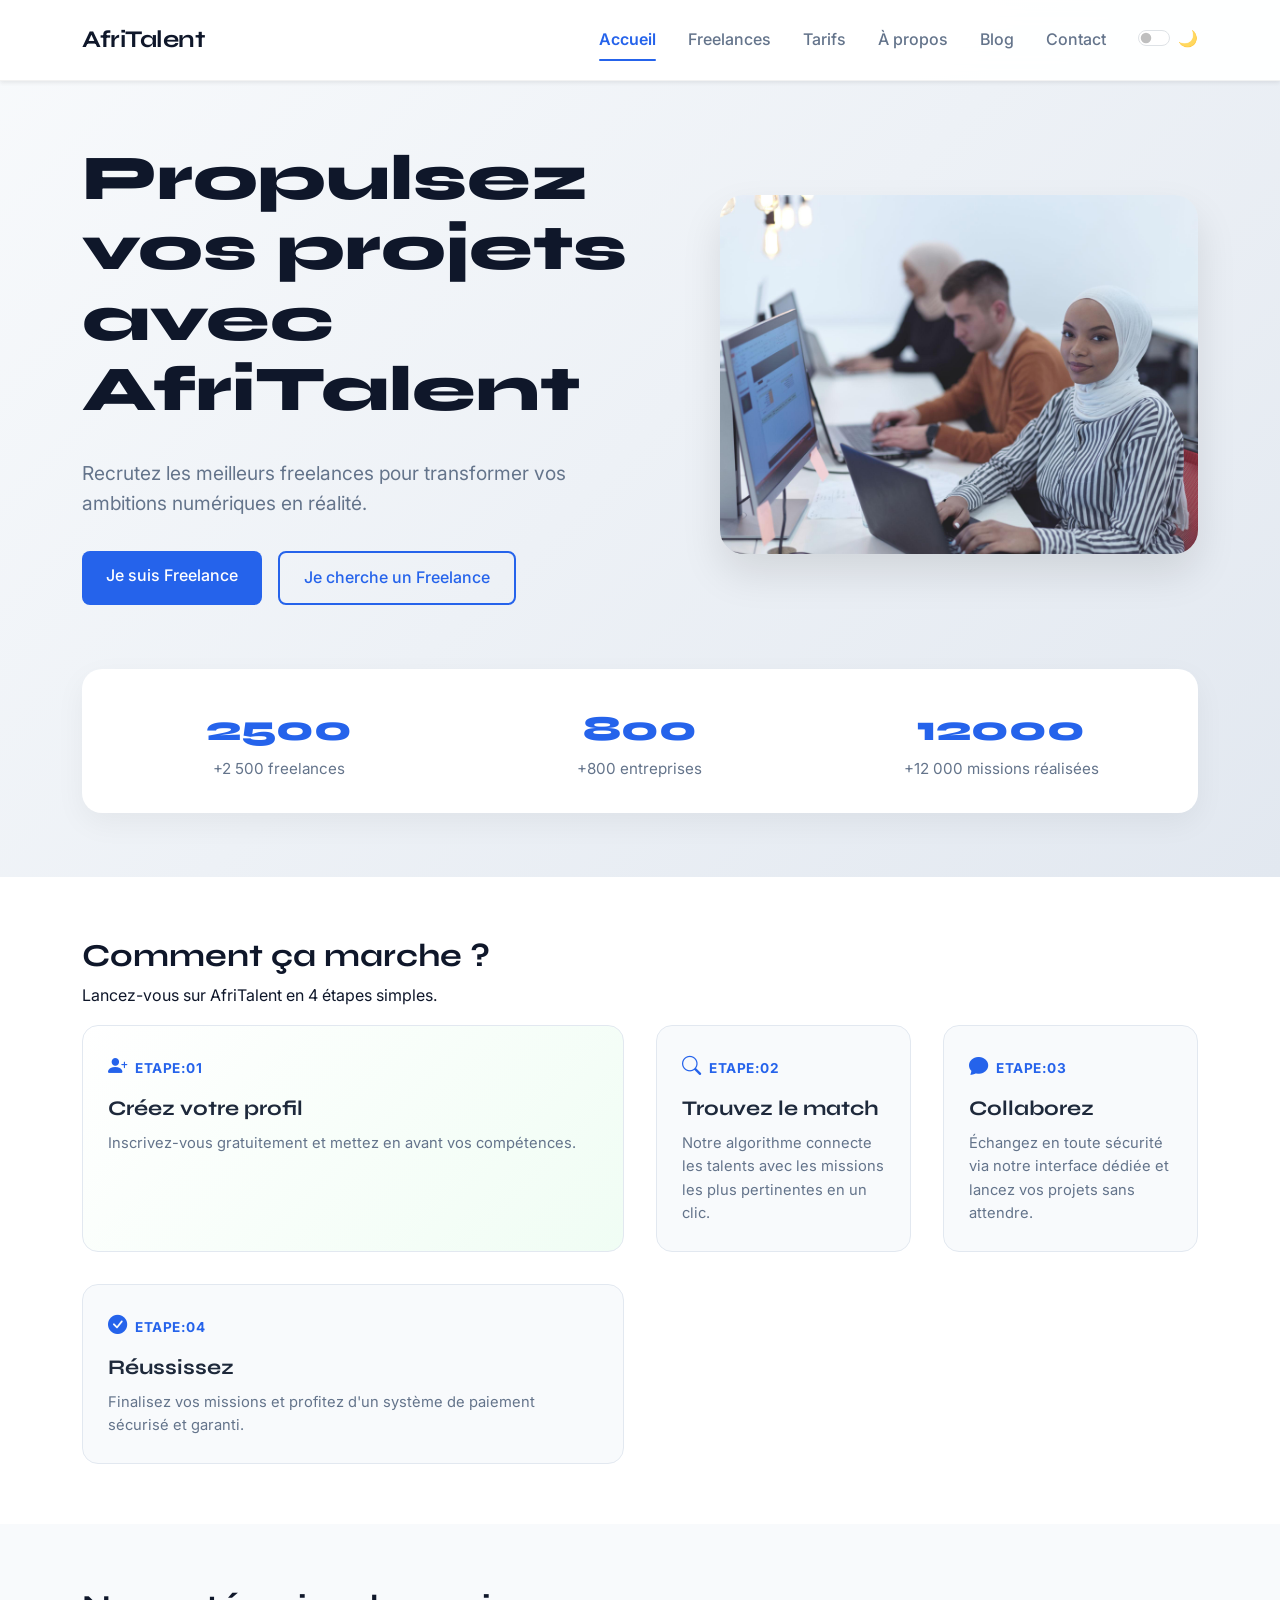
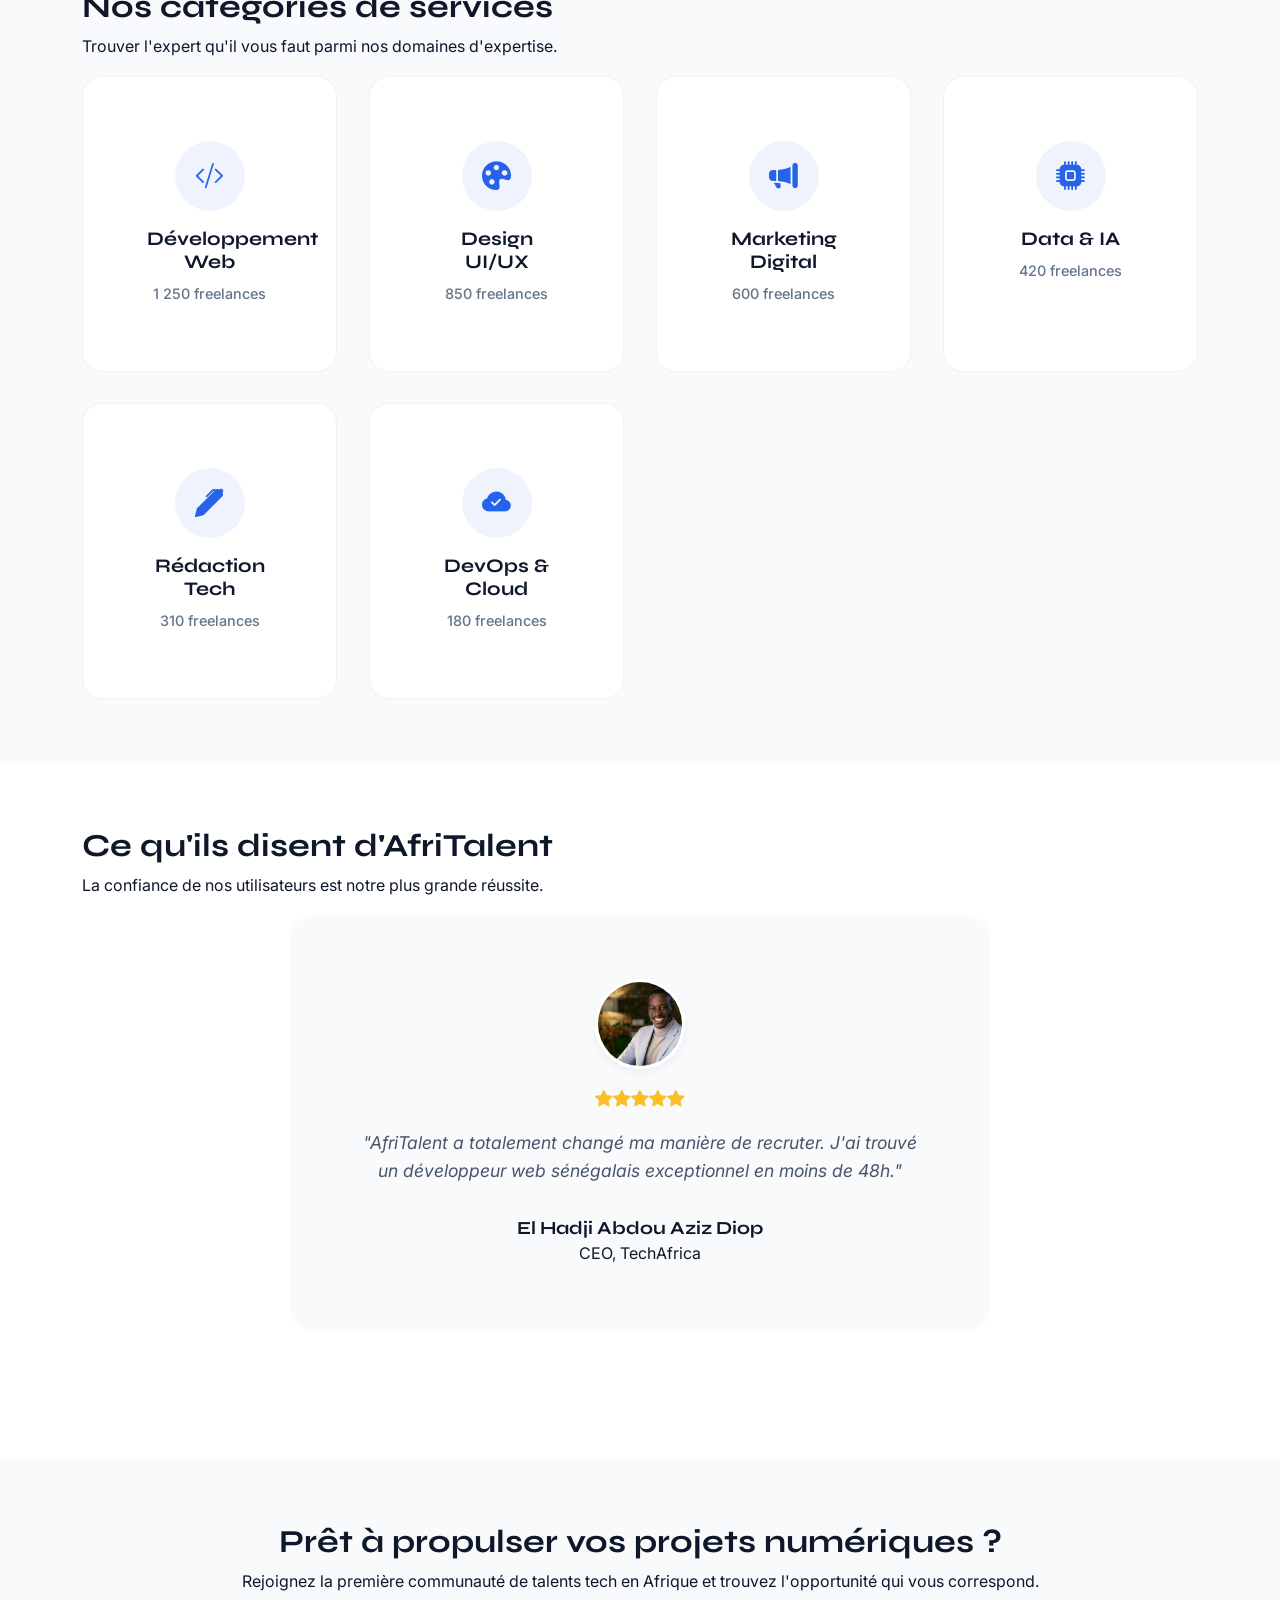
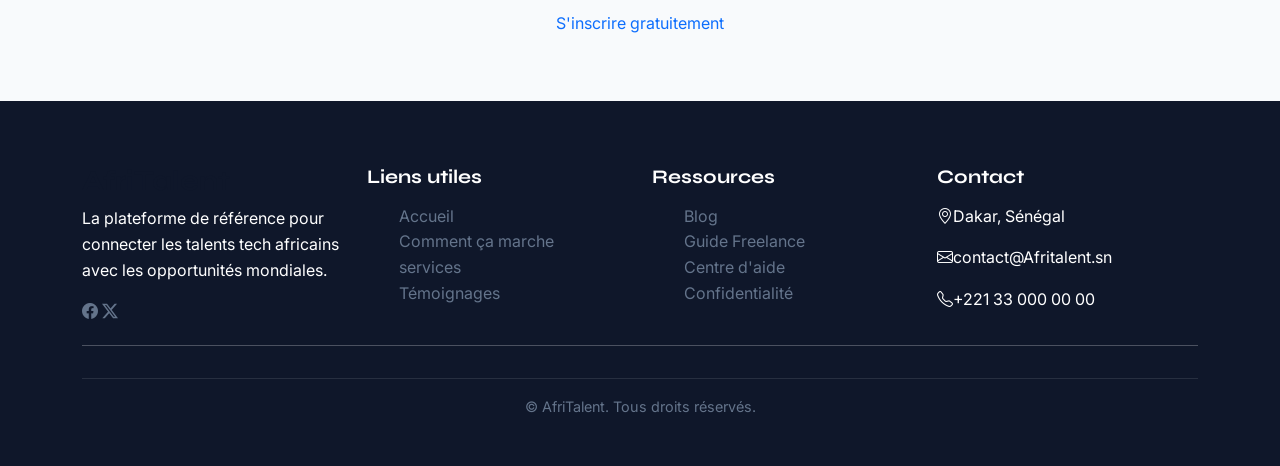
==== commit f87f88e8: "JS : compteurs animés au scroll et animations fade-in des sections" ====
--- a/index.html
+++ b/index.html
@@ -42,10 +42,10 @@
         </nav>
     </header>
     <main>
-        <section class="hero-section">
+        <section class="hero-section fade-in">
             <div class="container">
                 <div class="hero-layout">
-                    <div class="hero-content">
+                    <div class="hero-content fade-delay-1">
                         <h1>Propulsez vos projets avec AfriTalent</h1>
                         <h2>Recrutez les meilleurs freelances pour transformer vos ambitions numériques en réalité.</h2>
                         <div class="hero-cta">
@@ -53,12 +53,12 @@
                             <a href="freelances.html" class="client-cta">Je cherche un Freelance</a>
                         </div>
                     </div>
-                    <div class="hero-image">
+                    <div class="hero-image fade-delay-2">
                         <img src="images/hero.jpg" alt="image illustrant">
                     </div>
                     
                 </div>
-                <div class="stat-hero">
+                <div class="stat-hero fade-delay-3">
                         
                         <div class="stat-item">
                             <span class="counter" data-target="2500">0</span>
@@ -75,29 +75,29 @@
                     </div>
             </div>
         </section>
-        <section id="function" class="function-section">
+        <section id="function" class="function-section fade-in">
             <div class="container">
                 <header class="header-section">
                     <h2>Comment ça marche ?</h2>
                     <p>Lancez-vous sur AfriTalent en 4 étapes simples.</p>
                 </header>
-                <div class="bento-grid">
+                <div class="bento-grid fade-in fade-delay-1">
                     <div class="etape1">
                         <i class="bi bi-person-plus-fill"></i><span class="etape numero">Etape:01</span>
                         <h3>Créez votre profil</h3>
                         <p>Inscrivez-vous gratuitement et mettez en avant vos compétences.</p>
                     </div>
-                    <div class="etape2">
+                    <div class="etape2 fade-in fade-delay-2">
                         <i class="bi bi-search"></i><span class="etape numero">Etape:02</span>
                         <h3>Trouvez le match</h3>
                         <p>Notre algorithme connecte les talents avec les missions les plus pertinentes en un clic.</p>
                     </div>
-                    <div class="etape3">
+                    <div class="etape3 fade-in fade-delay-3">
                         <i class="bi bi-chat-fill"></i><span class="etape numero">Etape:03</span>
                         <h3>Collaborez</h3>
                         <p>Échangez en toute sécurité via notre interface dédiée et lancez vos projets sans attendre.</p>
                     </div>
-                    <div class="etape4">
+                    <div class="etape4 fade-in fade-delay-4">
                         <i class="bi bi-check-circle-fill"></i><span class="etape numero">Etape:04</span>
                         <h3>Réussissez</h3>
                         <p>Finalisez vos missions et profitez d'un système de paiement sécurisé et garanti.</p>
@@ -113,42 +113,42 @@
                     <p>Trouver l'expert qu'il vous faut parmi nos domaines d'expertise.</p>
                 </header>
                 <div class="services-grid">
-                    <div class="category-card">
+                    <div class="category-card fade-in fade-delay-1">
                         <div class="icon-box">
                             <i class="bi bi-code-slash"></i>
                         </div>
                         <h3>Développement Web</h3>
                         <span class="freelance-count">1 250 freelances</span>
                     </div>
-                    <div class="category-card">
+                    <div class="category-card fade-in fade-delay-2">
                         <div class="icon-box">
                             <i class="bi bi-palette-fill"></i>
                         </div>
                         <h3>Design UI/UX</h3>
                         <span class="freelance-count">850 freelances</span>
                     </div>
-                    <div class="category-card">
+                    <div class="category-card fade-in fade-delay-3">
                         <div class="icon-box">
                             <i class="bi bi-megaphone-fill"></i>
                         </div>
                         <h3>Marketing Digital</h3>
                         <span class="freelance-count">600 freelances</span>
                     </div>
-                    <div class="category-card">
+                    <div class="category-card fade-in fade-delay-4">
                         <div class="icon-box">
                             <i class="bi bi-cpu-fill"></i>
                         </div>
                         <h3>Data & IA</h3>
                         <span class="freelance-count">420 freelances</span>
                     </div>
-                    <div class="category-card">
+                    <div class="category-card fade-in fade-delay-5">
                         <div class="icon-box">
                             <i class="bi bi-pen-fill"></i>
                         </div>
                         <h3>Rédaction Tech</h3>
                         <span class="freelance-count">310 freelances</span>
                     </div>
-                    <div class="category-card">
+                    <div class="category-card fade-in fade-delay-6">
                         <div class="icon-box">
                             <i class="bi bi-cloud-check-fill"></i>
                         </div>
@@ -159,7 +159,7 @@
             </div>
 
         </section>
-        <section id="testimonials" class="testimonials-section">
+        <section id="testimonials" class="testimonials-section fade-in">
             <div class="container">
                 <header>
                     <h2>Ce qu'ils disent d'AfriTalent</h2>
@@ -229,7 +229,7 @@
             </div>
         </section>
 
-        <section id="cta" class="cta-section">
+        <section id="cta" class="cta-section fade-in">
             <div class="container text-center">
                 <div class="cta-content">
                     <h2>Prêt à propulser vos projets numériques ?</h2>
--- a/css/style.css
+++ b/css/style.css
@@ -1477,4 +1477,49 @@
     background-color: #2563eb !important;
     border-color: #2563eb !important;
     color: #ffffff !important;
-}+}
+/* ========================================================================== 
+            COMMIT 7
+   Fade-in animations
+========================================================================== */
+
+.fade-in {
+    opacity: 0;
+    transform: translateY(20px);
+    transition: opacity 0.6s ease-out, transform 0.6s ease-out;
+    will-change: opacity, transform;
+}
+
+.fade-in.show {
+    opacity: 1;
+    transform: translateY(0);
+}
+/* Delais d'animation */
+    
+    .fade-delay-1 {
+        transition-delay: 0.3s;
+    } 
+    .fade-delay-2 {
+        transition-delay: 0.6s;
+    } 
+    .fade-delay-3 {
+        transition-delay: 0.9s;
+    } 
+    .fade-delay-4 {
+        transition-delay: 1.2s;
+    } 
+    .fade-delay-5 {
+        transition-delay: 1.5s;
+    } 
+    .fade-delay-6 {
+        transition-delay: 1.8s;
+    }
+    .fade-delay-7 {
+        transition-delay: 2.1s;
+    } 
+    .fade-delay-8 {
+        transition-delay: 2.1s;
+    } 
+    .fade-delay-9 {
+        transition-delay: 2.4s;
+    }
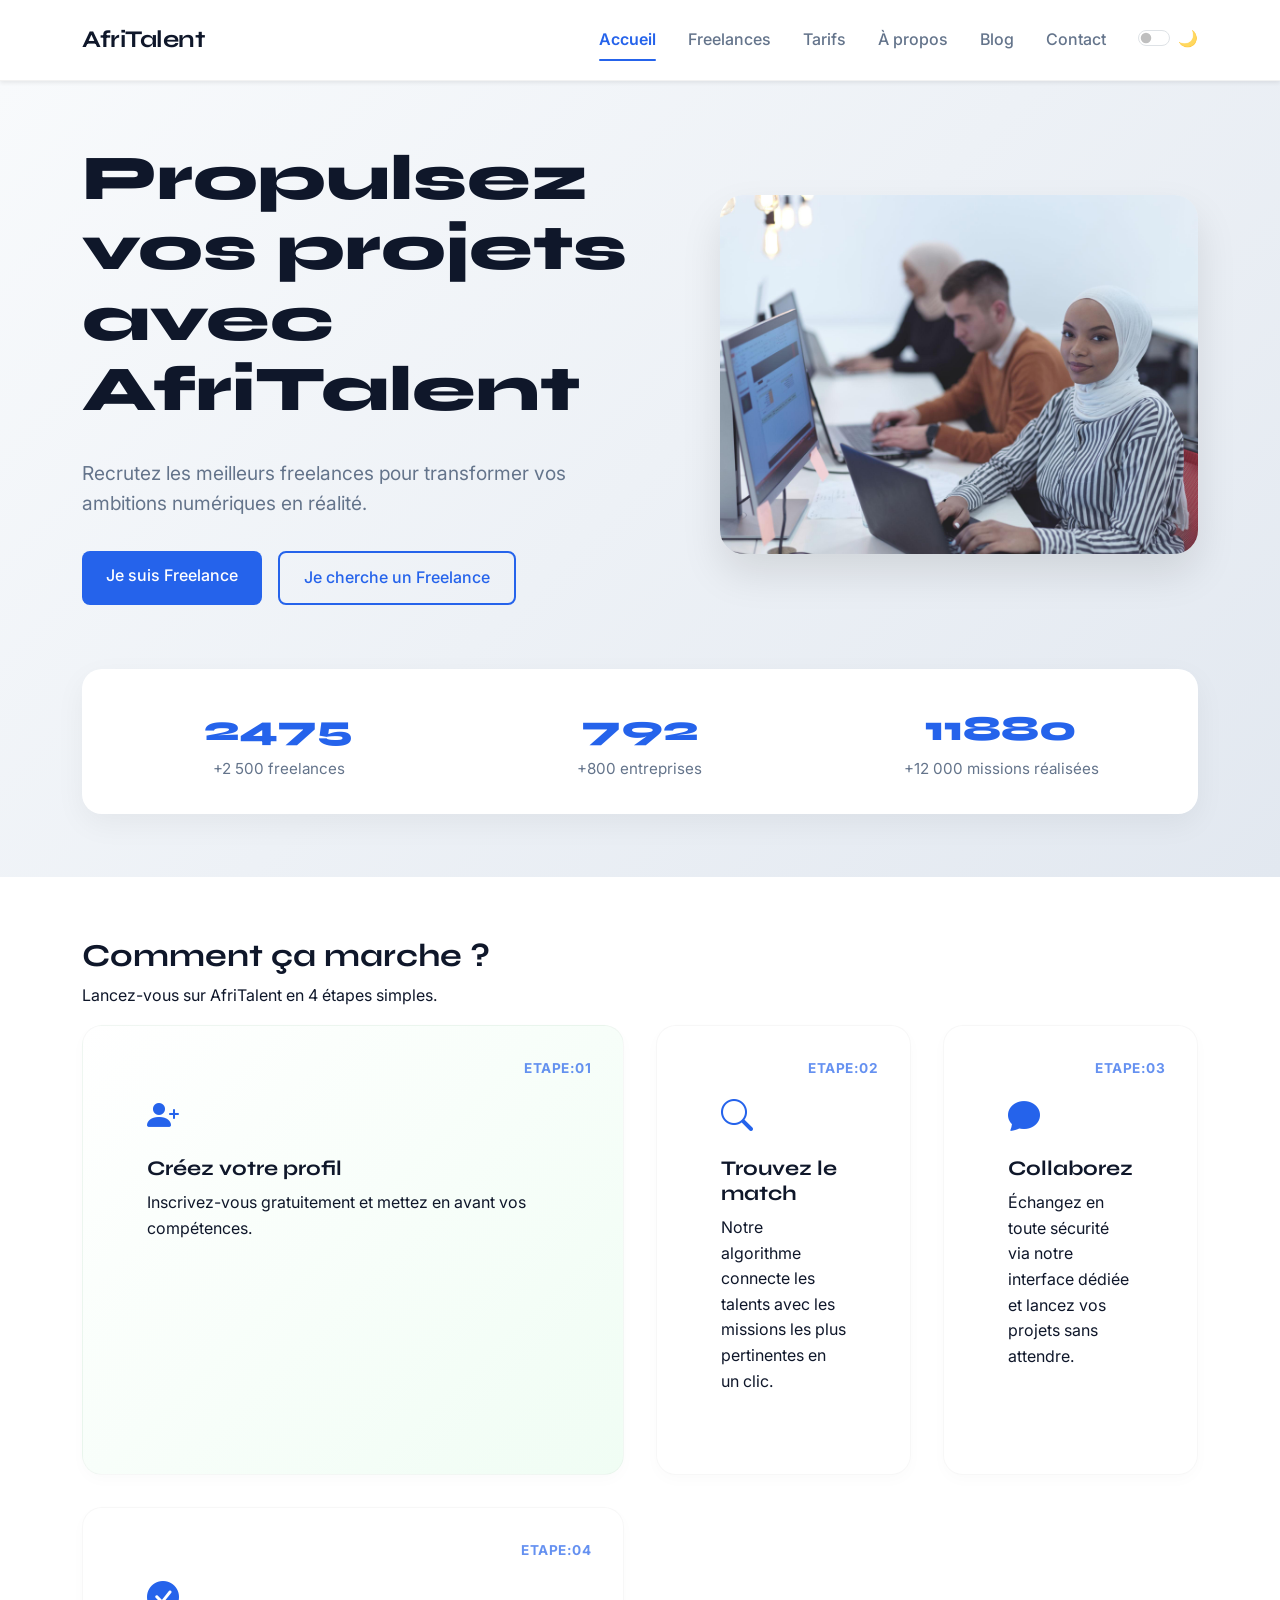
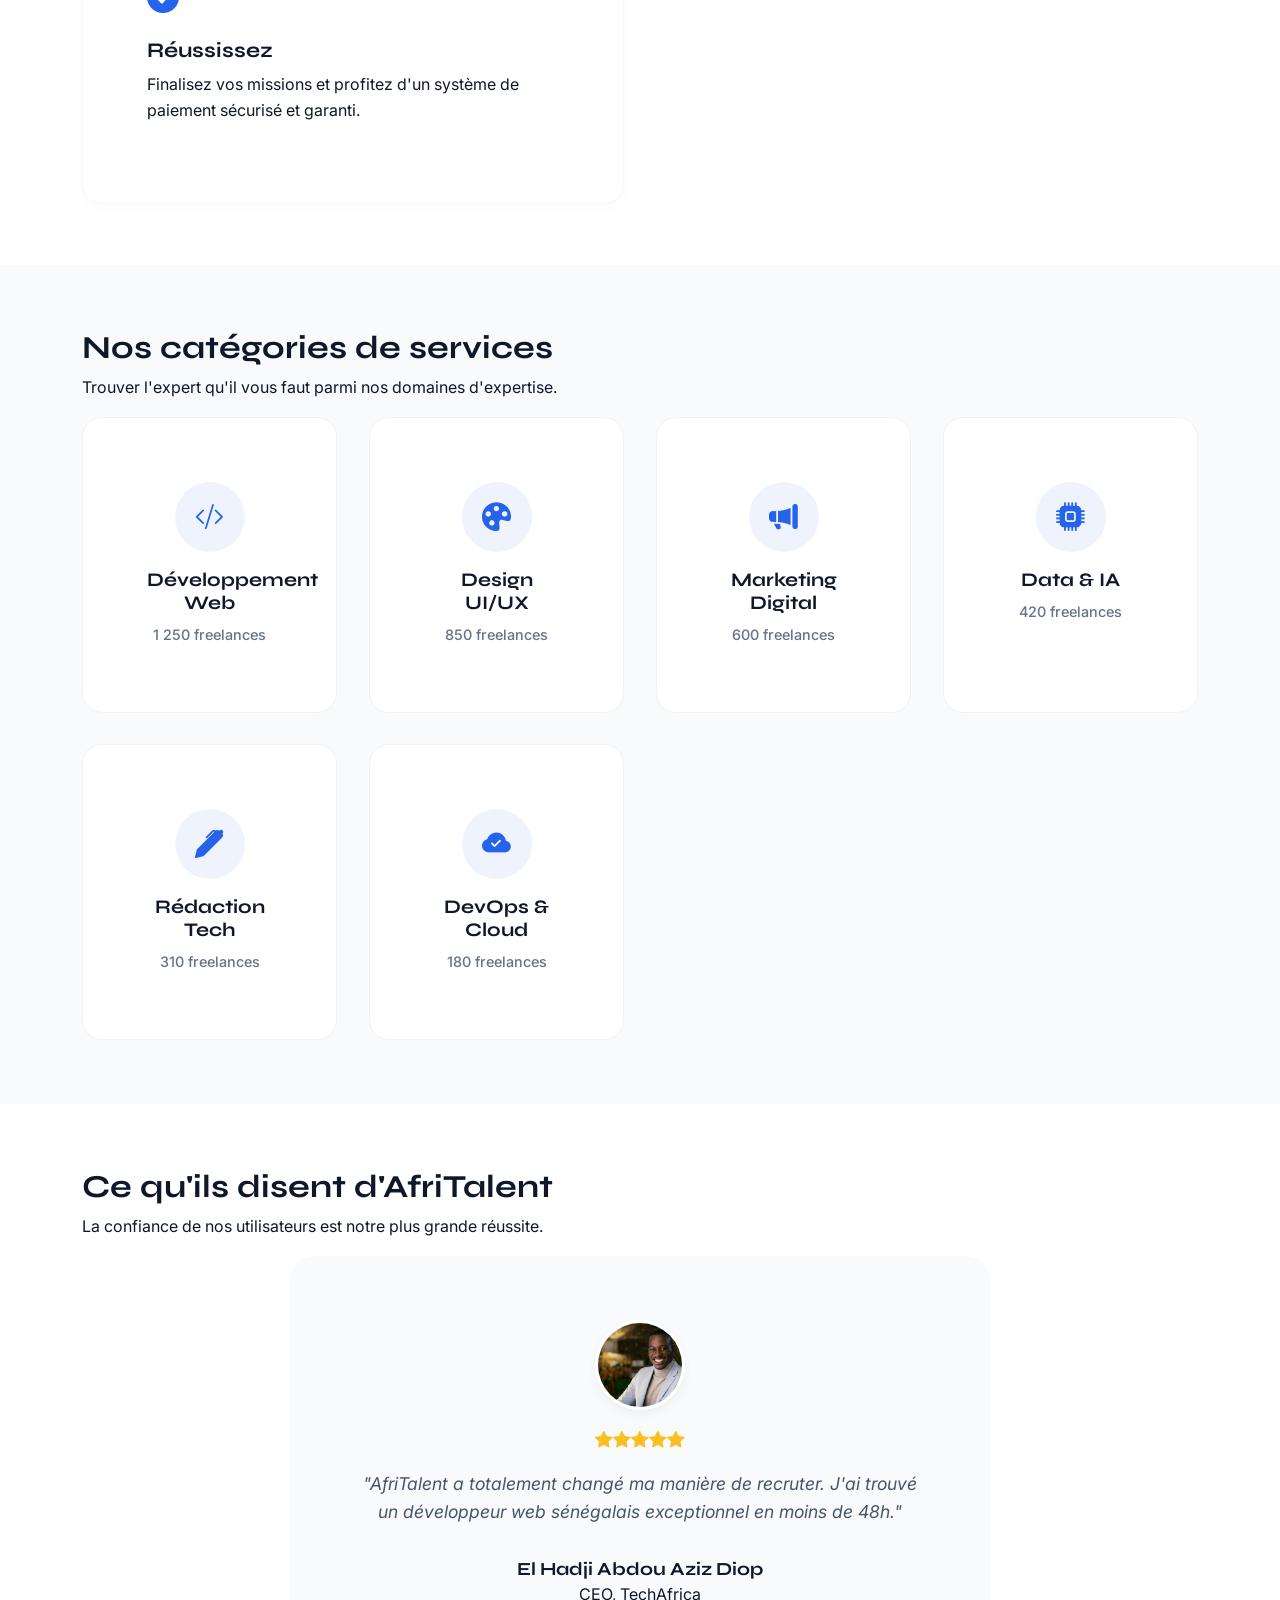
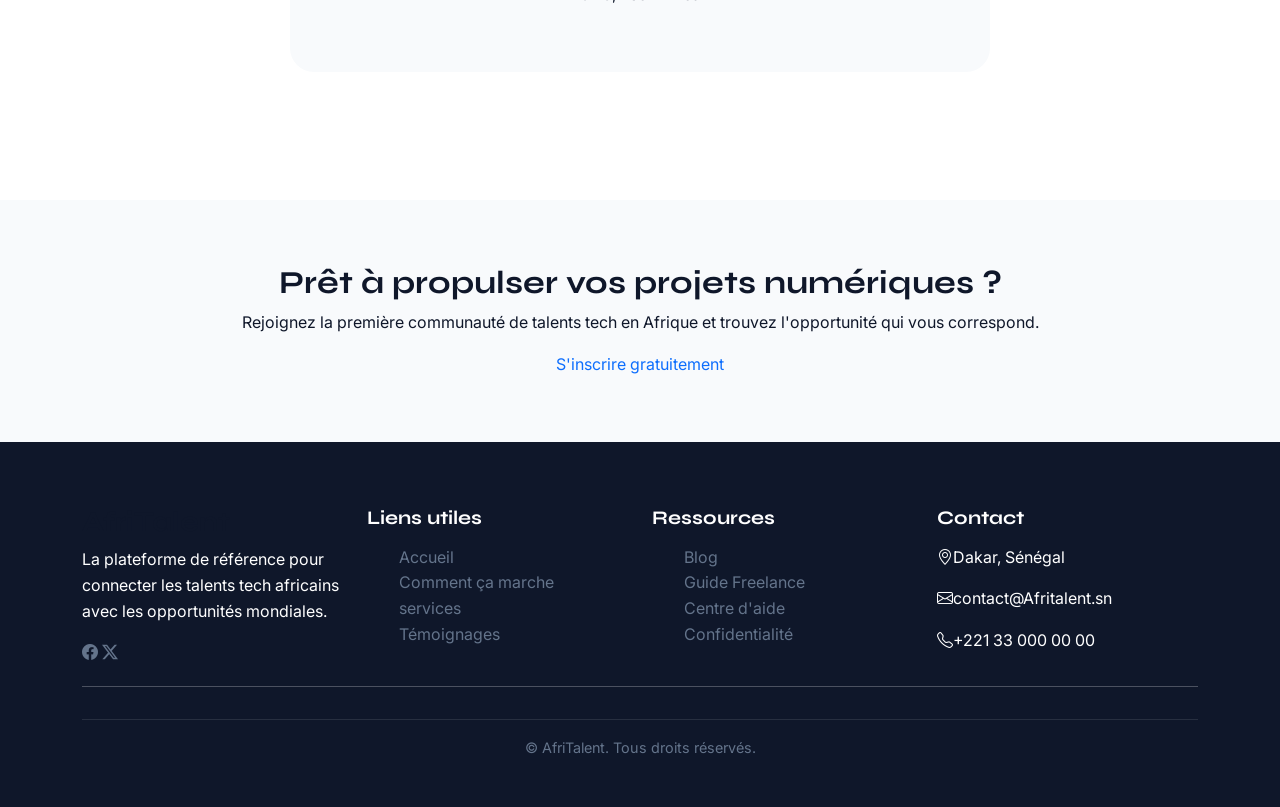
==== commit 837be268: "COMMIT 9: Finalisation : corrections responsive, optimisation du code et commentaires" ====
--- a/index.html
+++ b/index.html
@@ -14,15 +14,16 @@
 </head>
 
 <body>
+    <!-- ==================================== HEADER/NAVBAR ============================================ -->
     <header>
         <nav class="navbar navbar-expand-lg bg-body-tertiary fixed-top shadow-sm">
             <div class="container">
-                <a class="navbar-brand fw-bold" href="index.html">AfriTalent</a>
+                <a class="navbar-brand" href="index.html">AfriTalent</a>
                 <button class="navbar-toggler" type="button" data-bs-toggle="collapse" data-bs-target="#navbar" aria-controls="navbar" aria-expanded="false" aria-label="Toggle navigation">
                     <span class="navbar-toggler-icon"></span>
-                </button>
+                </button> 
                 <div class="collapse navbar-collapse" id="navbar">
-                    <ul class="navbar-nav ms-auto mb-2 mb-lg-0">
+                    <ul class="navbar-nav ms-auto mb-2 mb-lg-0"> 
                        <li class="nav-item"><a class="nav-link active" aria-current="page" href="index.html">Accueil</a></li>
                        <li class="nav-item"><a class="nav-link" href="freelances.html">Freelances</a></li>
                        <li class="nav-item"><a class="nav-link" href="tarifs.html">Tarifs</a></li>
@@ -33,7 +34,7 @@
 
                     </ul>
                     <div class="form-check form-switch ms-3">
-                        <input class="form-check-input" type="checkbox" id="theme-toggle">
+                        <input class="form-check-input" type="checkbox" id="theme-toggle" >
                         <label class="form-check-label text-muted" for="theme-toggle">🌙</label>
                     </div>
                 </div>
@@ -42,10 +43,12 @@
         </nav>
     </header>
     <main>
+        <!-- ======================================= SECTION: HERO ============================================= -->         
+            
         <section class="hero-section fade-in">
             <div class="container">
                 <div class="hero-layout">
-                    <div class="hero-content fade-delay-1">
+                    <div class="hero-content fade-in fade-delay-1">
                         <h1>Propulsez vos projets avec AfriTalent</h1>
                         <h2>Recrutez les meilleurs freelances pour transformer vos ambitions numériques en réalité.</h2>
                         <div class="hero-cta">
@@ -53,12 +56,12 @@
                             <a href="freelances.html" class="client-cta">Je cherche un Freelance</a>
                         </div>
                     </div>
-                    <div class="hero-image fade-delay-2">
+                    <div class="hero-image fade-in fade-delay-2">
                         <img src="images/hero.jpg" alt="image illustrant">
                     </div>
                     
                 </div>
-                <div class="stat-hero fade-delay-3">
+                <div class="stat-hero fade-in fade-delay-3">
                         
                         <div class="stat-item">
                             <span class="counter" data-target="2500">0</span>
@@ -75,6 +78,7 @@
                     </div>
             </div>
         </section>
+        <!-- ===================================== SECTION: COMMENT ÇA MARCHE ========================================== -->
         <section id="function" class="function-section fade-in">
             <div class="container">
                 <header class="header-section">
@@ -82,28 +86,29 @@
                     <p>Lancez-vous sur AfriTalent en 4 étapes simples.</p>
                 </header>
                 <div class="bento-grid fade-in fade-delay-1">
-                    <div class="etape1">
-                        <i class="bi bi-person-plus-fill"></i><span class="etape numero">Etape:01</span>
+                    <div class=" bento-item etape1">
+                        <i class="bi bi-person-plus-fill"></i><span class="etape-numero">Etape:01</span>
                         <h3>Créez votre profil</h3>
                         <p>Inscrivez-vous gratuitement et mettez en avant vos compétences.</p>
                     </div>
-                    <div class="etape2 fade-in fade-delay-2">
-                        <i class="bi bi-search"></i><span class="etape numero">Etape:02</span>
+                    <div class="bento-item etape2 fade-in fade-delay-2">
+                        <i class="bi bi-search"></i><span class="etape-numero">Etape:02</span>
                         <h3>Trouvez le match</h3>
                         <p>Notre algorithme connecte les talents avec les missions les plus pertinentes en un clic.</p>
                     </div>
-                    <div class="etape3 fade-in fade-delay-3">
-                        <i class="bi bi-chat-fill"></i><span class="etape numero">Etape:03</span>
+                    <div class="bento-item etape3 fade-in fade-delay-3">
+                        <i class="bi bi-chat-fill"></i><span class="etape-numero">Etape:03</span>
                         <h3>Collaborez</h3>
                         <p>Échangez en toute sécurité via notre interface dédiée et lancez vos projets sans attendre.</p>
                     </div>
-                    <div class="etape4 fade-in fade-delay-4">
-                        <i class="bi bi-check-circle-fill"></i><span class="etape numero">Etape:04</span>
+                    <div class="bento-item etape4 fade-in fade-delay-4">
+                        <i class="bi bi-check-circle-fill"></i><span class="etape-numero">Etape:04</span>
                         <h3>Réussissez</h3>
                         <p>Finalisez vos missions et profitez d'un système de paiement sécurisé et garanti.</p>
                     </div>
                 </div>
             </div>
+        <!-- =================================SECTION: CATÉGORIES DE SERVICES ================================================ -->
 
         </section>
         <section id="services" class="services-section">
@@ -159,6 +164,7 @@
             </div>
 
         </section>
+        <!-- ============================================ SECTION: TÉMOIGNAGES ================================================= -->
         <section id="testimonials" class="testimonials-section fade-in">
             <div class="container">
                 <header>
@@ -228,6 +234,7 @@
                 </div>
             </div>
         </section>
+        <!-- =====================================SECTION:  APPEL À L'ACTION (CTA) =============================================-->
 
         <section id="cta" class="cta-section fade-in">
             <div class="container text-center">
@@ -241,6 +248,7 @@
                 </div>
             </div>
         </section>
+        <!--SECTION: FOOTER-->
 
         <footer class="footer-section">
             <div class="container">
@@ -260,18 +268,18 @@
                         <h4>Liens utiles</h4>
                         <ul class="footer-links">
                             <li><a href="#">Accueil</a></li>
-                            <li><a href="#Function">Comment ça marche</a></li>
-                            <li><a href="#Services">services</a></li>
-                            <li><a href="#temoignages">Témoignages</a></li>
+                            <li><a href="#function">Comment ça marche</a></li>
+                            <li><a href="#services">services</a></li>
+                            <li><a href="#testimonials">Témoignages</a></li>
                         </ul>
                     </div>
                     <div class="col-md-3">
                         <h4>Ressources</h4>
                         <ul class="footer-links">
-                            <li><a href="#">Blog</a></li>
-                            <li><a href="#">Guide Freelance</a></li>
-                            <li><a href="#">Centre d'aide</a></li>
-                            <li><a href="#">Confidentialité</a></li>
+                            <li><a href="blog.html">Blog</a></li>
+                            <li><a href="guide.html">Guide Freelance</a></li>
+                            <li><a href="aide.html">Centre d'aide</a></li>
+                            <li><a href="confidentialite.html">Confidentialité</a></li>
                         </ul>
                     </div>
                     <div class="col-md-3">
--- a/css/style.css
+++ b/css/style.css
@@ -2,9 +2,9 @@
    1. IMPORTATIONS & VARIABLES GLOBAL (Google Fonts & :root)
    ========================================================================== */
 @import url('https://fonts.googleapis.com/css2?family=Inter:wght@400;500;600&family=Syne:wght@700;800&display=swap');
-
-:root {
-    /* Palette de couleurs (Cohérente & orientée Tech/Sécurité) */
+/* importer des polices depuis google Fonts */
+:root {      /* stockage des valeurs */
+    /* Palette de couleurs (Cohérente) */
     --color-primary: #2563eb;       /* Bleu Tech principal */
     --color-primary-dark: #1d4ed8;  /* Bleu foncé pour les survols (hover) */
     --color-secondary: #0f172a;    /* Bleu nuit / Noir pour les titres et le mode sombre */
@@ -12,11 +12,11 @@
     --color-bg-light: #f8fafc;     /* Fond de page ultra-clair */
     --color-muted: #64748b;        /* Gris pour les textes secondaires / descriptions */
 
-    /* Typographies (Exigence des 2 Google Fonts) */
-    --font-titles: 'Syne', sans-serif;
-    --font-body: 'Inter', sans-serif;
-
-    /* Espacements standardisés */
+    /* Exigence des 2 Google Fonts */
+    --font-titles: 'Syne', sans-serif; /* syne est reconnu par css grace a mon @import de meme que inter */
+    --font-body: 'Inter', sans-serif; /* inter= police de texte / syne= police de titres */
+
+    /* mes variables pour les espaces */
     --space-xs: 0.5rem;   /* 8px */
     --space-sm: 1rem;     /* 16px */
     --space-md: 2rem;     /* 32px */
@@ -25,10 +25,8 @@
     /* Transitions fluides pour les boutons et liens */
     --transition-smooth: all 0.3s ease;
 }
-/* ==========================================================================
-   2. RESET CSS & STYLES DE BASE
-   ========================================================================== */
-*, *::before, *::after {
+/* Remettre les marges a 0 */
+* {
     box-sizing: border-box;
     margin: 0;
     padding: 0;
@@ -38,8 +36,9 @@
     font-family: var(--font-body);
     background-color: var(--color-bg-light);
     color: var(--color-secondary);
-    line-height: 1.6;
-    overflow-x: hidden;   
+    line-height: 1.6; /*interligne*/
+    overflow-x: hidden;   /* je cache tout ce qui se depasse horizontalement */
+    padding-top: 80px; /* ajoute une marge en haut de 80px pour eviter que mes sections passent sous le navbar*/ 
 }
 img {
         max-width: 100%;
@@ -51,11 +50,11 @@
     section {
         padding: var(--space-lg) 0;
     }
-/* Application de la police des titres globalement */
-h1, h2, h3, h4, h5, h6, .display-4, .navbar-brand {
+/* Application de la police, couleur et de l'epaisseur sur mes titres, mon logo,   */
+h1, h2, h3, h4, h5, h6, .navbar-brand {
     font-family: var(--font-titles);
     color: var(--color-secondary);
-    font-weight: 700;
+    font-weight: 700; /* gras */
 }
 
 a {
@@ -67,8 +66,8 @@
    3. LAYOUT GÉNÉRAL : NAVBAR STYLISÉE
    ========================================================================== */
 .navbar {
-    background-color: rgba(255, 255, 255, 0.95) !important;
-    backdrop-filter: blur(10px); /* Petit effet de flou moderne derrière la barre */
+    background-color: rgba(255, 255, 255, 0.95) !important; /* !important: pour le forcer a used ma couleur */
+   /* backdrop-filter: blur(10px); /* Petit effet de flou moderne derrière la barre */
     border-bottom: 1px solid rgba(0, 0, 0, 0.05);
     padding: var(--space-sm) 0;
 }
@@ -123,8 +122,8 @@
    HERO SECTION
    ========================================================================== */
 .hero-section {
-    padding-top: 9rem; /* Un peu d'espace pour ne pas coller à la navbar fixe */
-    padding-bottom: 4rem;
+    /*padding-top: 9rem; /* Un peu d'espace pour ne pas coller à la navbar fixe */
+    /*padding-bottom: 4rem; */
     background: linear-gradient(
         135deg,
         #f8fafc 0%,
@@ -272,7 +271,7 @@
 }
 
 .etape4 {
-    grid-column: span 2;
+    grid-column: span 2; /* prend la largeur de deux colonne */
 }
 
 .bento-item i {
@@ -288,7 +287,7 @@
     margin-bottom: var(--space-xs);
 }
 
-/* Correction de la classe pour correspondre au HTML (<span class="etape-numero">) */
+
 .etape-numero {
     position: absolute;
     top: var(--space-md);
@@ -327,11 +326,11 @@
     width: 70px;
     height: 70px;
     margin: 0 auto var(--space-sm) auto;
-    border-radius: 50%;
+    border-radius: 50%;  /* arrondir les coins (50%= cercle) */
     background: rgba(37,99,235,0.08);
     display: flex;
-    justify-content: center;
-    align-items: center;
+    justify-content: center; /* centre horizontalement */
+    align-items: center;  /* centre verticalement */
     transition: var(--transition-smooth);
 }
 
@@ -372,7 +371,7 @@
 .testimonial-card {
     max-width: 700px;
     margin: 0 auto var(--space-lg) auto;
-    background-color: #f8fafc; /* Remplacé par une couleur web standard si ta variable n'est pas encore lue */
+    background-color: #f8fafc; 
     padding: var(--space-lg);
     border-radius: 24px;
     text-align: center;
@@ -596,7 +595,7 @@
 /* ==========================================================================
    PETITS MOBILES — 375px
    ========================================================================== */
-@media (max-width: 375px) {
+@media (max-width: 375px) { /* applique ses regles seulement si l'ecran fait moins de 375px */
 
     .hero-content h1 {
         font-size: 2.2rem;
@@ -606,7 +605,7 @@
         font-size: 0.95rem;
     }
 
-    /* Correction : Ajout de tes classes personnalisées du Hero pour le 100% */
+    
     .btn,
     .btn-primary,
     .btn-outline-primary,
@@ -656,14 +655,14 @@
    NAVBAR DYNAMIQUE AU SCROLL
    ========================================================================== */
 .navbar {
-    backdrop-filter: blur(14px);
-    transition: all 0.3s ease;
+    transition: var(--transition-smooth);
 }
 
 .navbar-scrolled {
     padding: 0.45rem 0 !important;
     background-color: rgba(255, 255, 255, 0.95) !important;
     box-shadow: 0 10px 30px rgba(0, 0, 0, 0.08);
+    backdrop-filter: blur(50px); /* pour rendre flou le fond de mon navbar de se fait au moment du scroll on ne voit pas le contenue defiler derriere */
 }
 
 /* ==========================================================================
@@ -672,7 +671,7 @@
 .section-filtres .barre-filtre {
     display: flex;
     gap: 10px;
-    flex-wrap: wrap;
+    flex-wrap: wrap; /* si y'a plus d'espace alors ligne suivante */
     margin-top: var(--space-md);
 }
 
@@ -690,7 +689,7 @@
     border: 1px solid #e2e8f0;
     border-radius: 30px;
 
-    cursor: pointer;
+    cursor: pointer; /* permettant lorsque le curseur passe sur l'element, il devient une main cliquable */
     transition: var(--transition-smooth);
 }
 
@@ -739,17 +738,17 @@
     margin-right: 8px;
 }
 
-.bento-grid .etape.numero {
+.bento-grid .etape-numero {
     font-size: 0.85rem;
     font-weight: 700;
 
     color: var(--color-primary);
 
-    text-transform: uppercase;
+    text-transform: uppercase; /* TOUT EN MAJUSCULE */ 
     letter-spacing: 0.5px;
 }
 
-.bento-grid > div[class^="etape"] h3 {
+.bento-grid > div[class^="etape"] h3 { /* je vise  tous les h3 qui sont a l'interieur des div  enfants directs de bento-grid et dont leurs noms commencent par: etape */
     font-size: 1.3rem;
     font-weight: 700;
 
@@ -800,7 +799,7 @@
     width: 100%;
     height: 100%;
 
-    object-fit: cover;
+    object-fit: cover; /* mettre l'image dans son contenu sans le deformer */
 
     transition: transform 0.4s ease;
 }
@@ -815,7 +814,7 @@
     top: 15px;
     left: 15px;
 
-    z-index: 2;
+    z-index: 2; /* pour mettre le prix en haut */
 
     padding: 0.4rem 0.9rem;
 
@@ -1060,7 +1059,7 @@
 
 /* DETAILS */
 .tarif-detail {
-    flex-grow: 1;
+    flex-grow: 1; /* s'etire pour occuper la place libre */
 
     margin-bottom: var(--space-md);
 }
@@ -1378,7 +1377,7 @@
     opacity: 0;
     visibility: hidden;
 
-    transition: all 0.3s ease;
+    transition: var(--transition-smooth);
 }
 
 #backToTop.show {
@@ -1493,7 +1492,7 @@
 .fade-in.show {
     opacity: 1;
     transform: translateY(0);
-}
+}    
 /* Delais d'animation */
     
     .fade-delay-1 {
